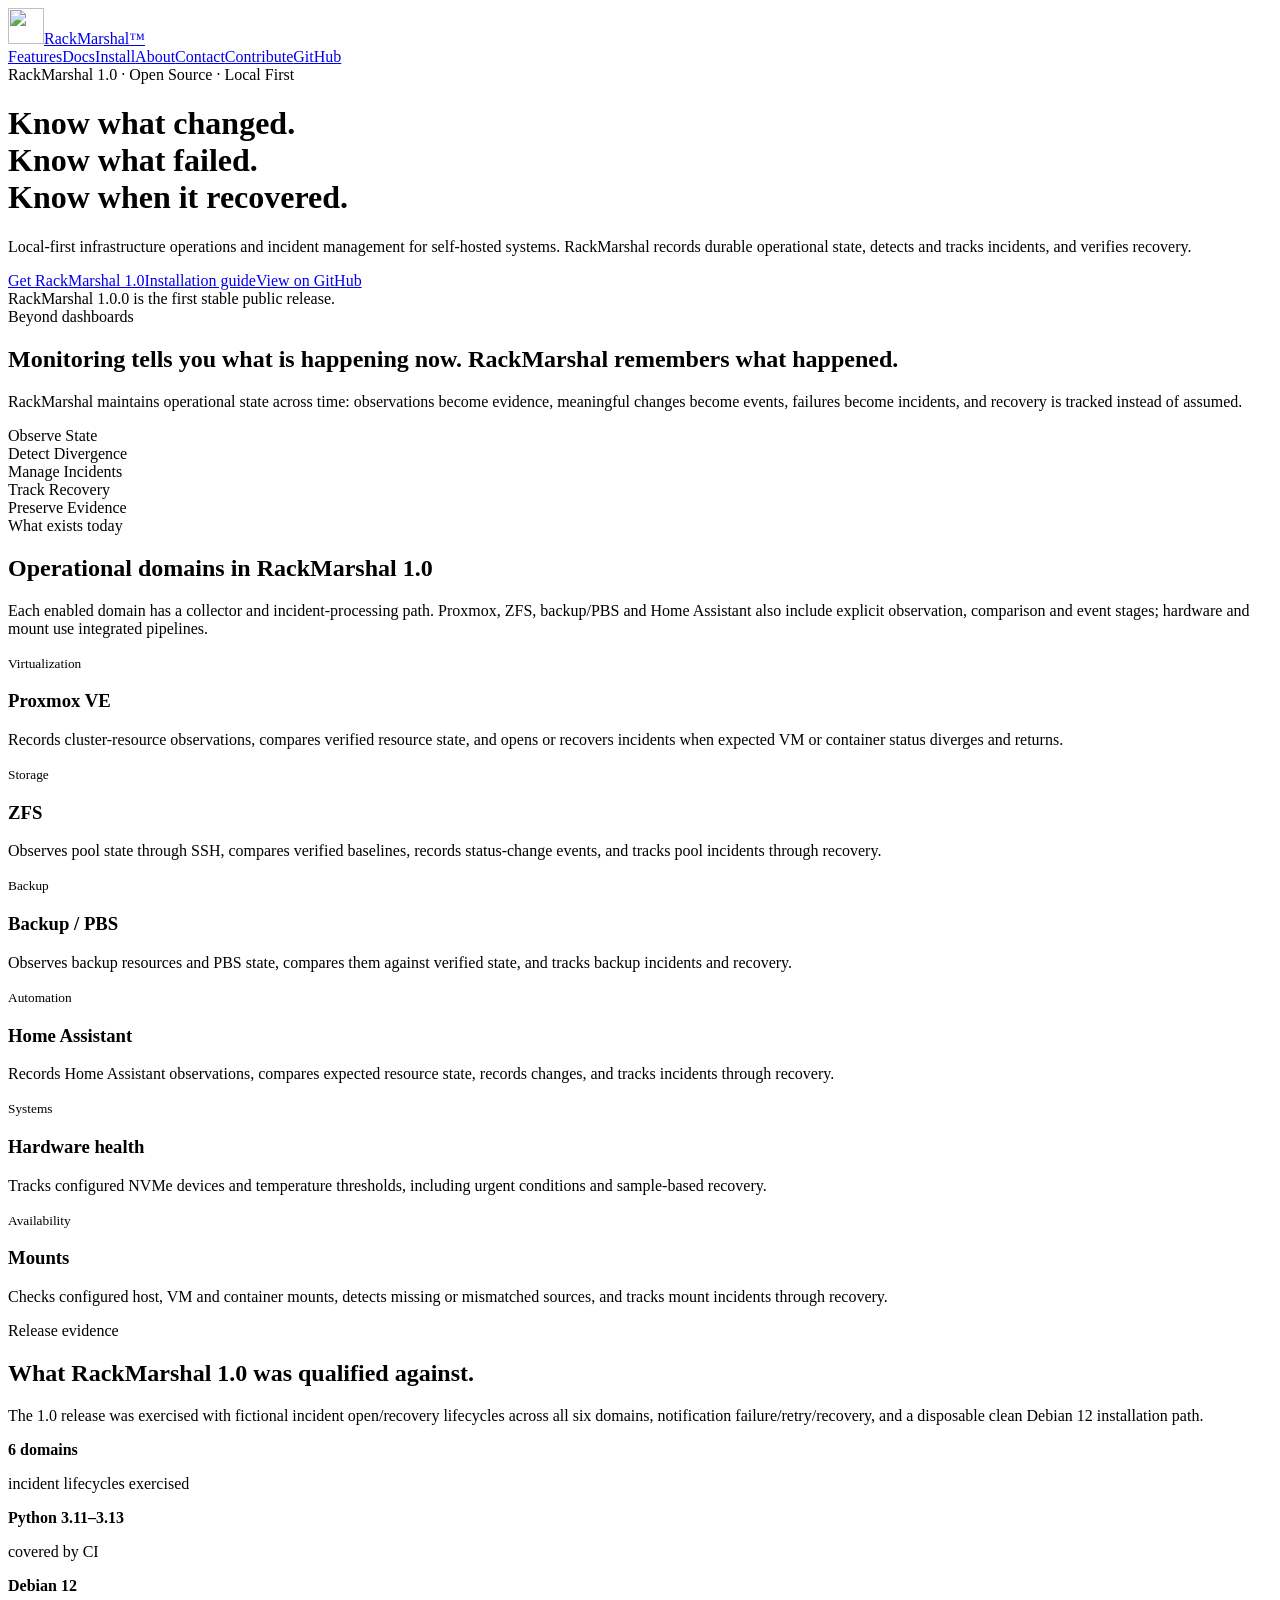
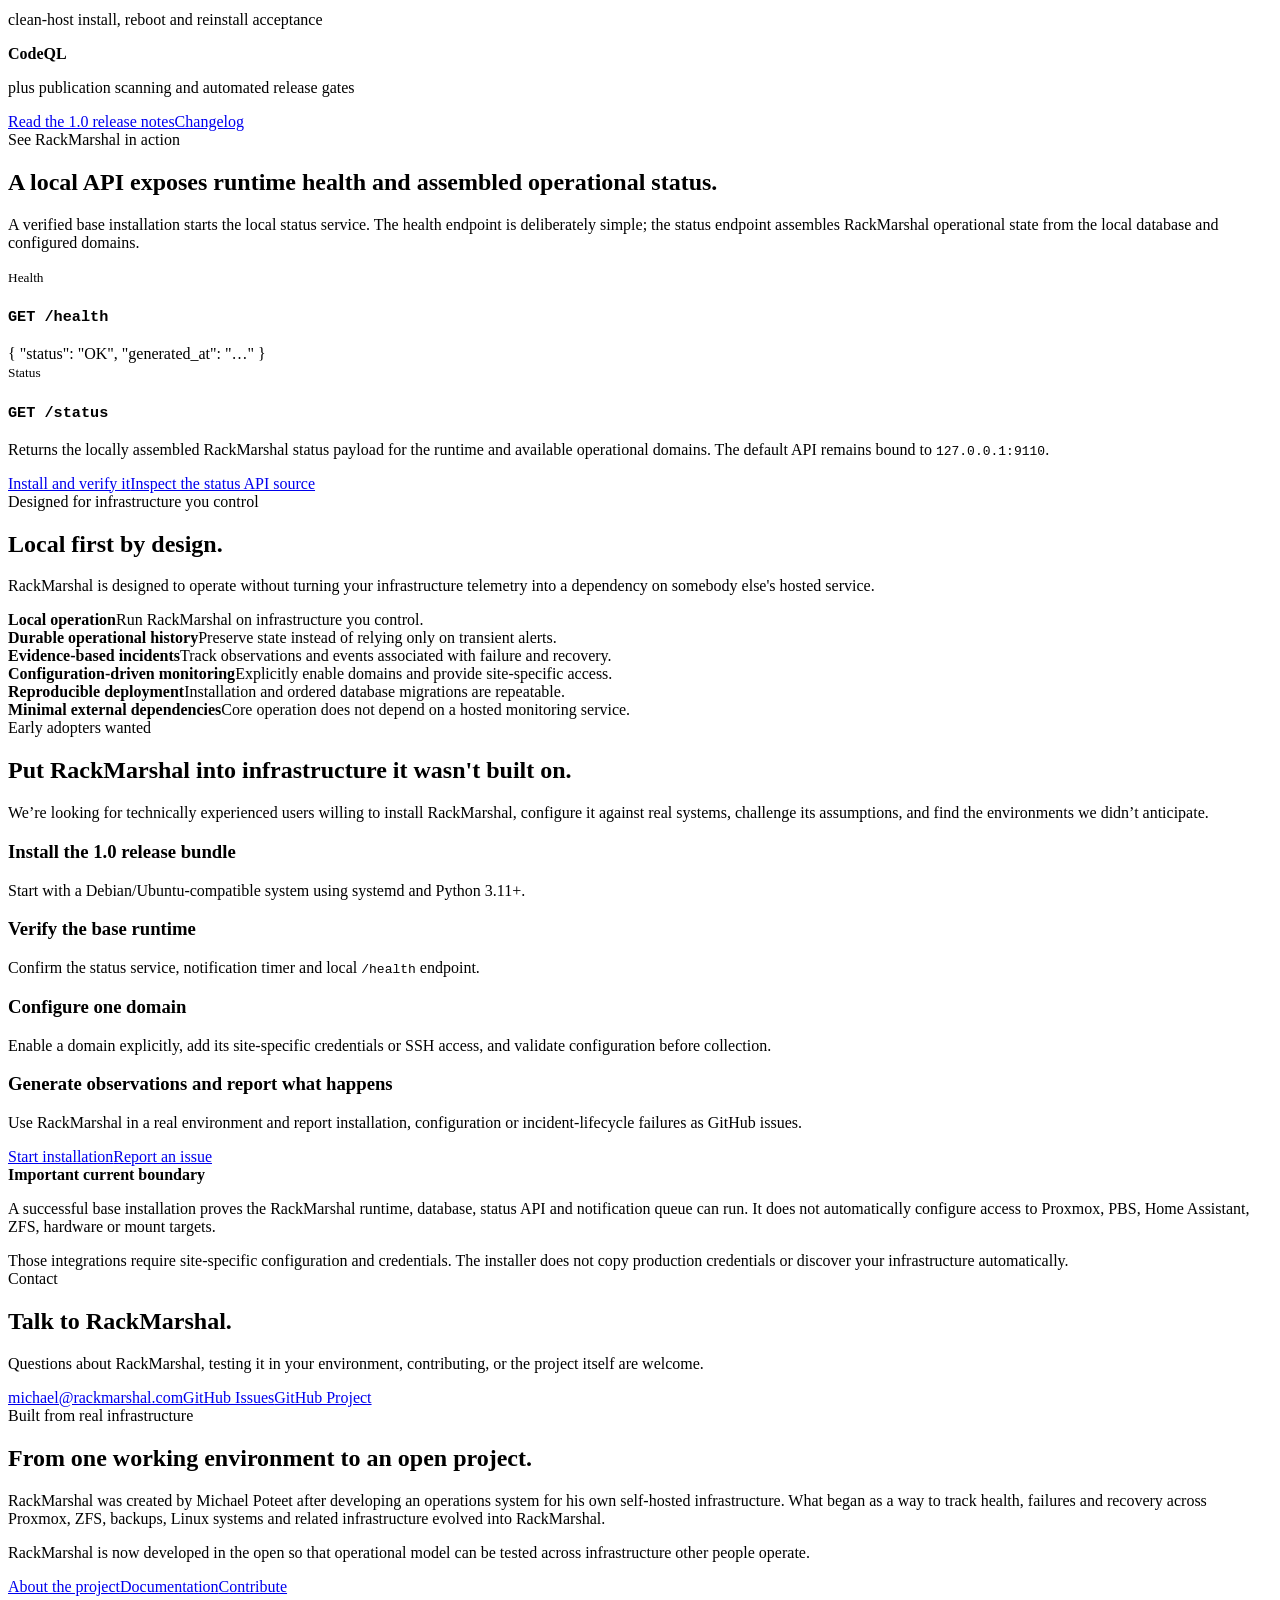
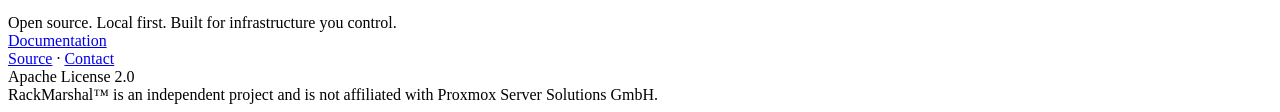
==== site/index.html @ 4e132875 "Add Contact to site navigation" ====
<!doctype html><html lang="en"><head><meta charset="utf-8"><meta name="viewport" content="width=device-width,initial-scale=1"><title>RackMarshal™ — Local-First Infrastructure Operations</title><meta name="description" content="Open-source, local-first infrastructure operations and incident management for self-hosted systems."><link rel="canonical" href="https://rackmarshal.com/"><meta name="theme-color" content="#07101d"><link rel="icon" href="/assets/favicon.svg" type="image/svg+xml"><link rel="stylesheet" href="/styles.css"><meta property="og:type" content="website"><meta property="og:title" content="RackMarshal™ — Local-First Infrastructure Operations"><meta property="og:description" content="Know what changed. Know what failed. Know when it recovered."><meta property="og:url" content="https://rackmarshal.com/"><meta property="og:image" content="https://rackmarshal.com/assets/social-preview.png"><meta name="twitter:card" content="summary_large_image"><meta name="twitter:image" content="https://rackmarshal.com/assets/social-preview.png"></head><body>
<nav><div class="wrap nav"><a class="brand" href="/"><img src="/assets/rackmarshal-mark-approved.jpg" alt="" width="36" height="36"><span>RackMarshal™</span></a><div class="links"><a href="/#today">Features</a><a href="/docs.html">Docs</a><a href="/install.html">Install</a><a href="/about.html">About</a><a href="/#contact">Contact</a><a href="https://github.com/RackMarshalhq/rackmarshal/blob/main/CONTRIBUTING.md">Contribute</a><a class="btn" href="https://github.com/RackMarshalhq/rackmarshal">GitHub</a></div></div></nav>
<header class="hero"><div class="wrap"><div class="eyebrow">RackMarshal 1.0 · Open Source · Local First</div><h1>Know what changed.<br>Know what failed.<br>Know when it recovered.</h1><p class="lead">Local-first infrastructure operations and incident management for self-hosted systems. RackMarshal records durable operational state, detects and tracks incidents, and verifies recovery.</p><div class="actions"><a class="btn primary" href="https://github.com/RackMarshalhq/rackmarshal/releases/tag/v1.0.0">Get RackMarshal 1.0</a><a class="btn" href="/install.html">Installation guide</a><a class="btn" href="https://github.com/RackMarshalhq/rackmarshal">View on GitHub</a></div><div class="release">RackMarshal 1.0.0 is the first stable public release.</div></div></header>
<main><section><div class="wrap"><div class="kicker">Beyond dashboards</div><h2>Monitoring tells you what is happening now. RackMarshal remembers what happened.</h2><p class="intro">RackMarshal maintains operational state across time: observations become evidence, meaningful changes become events, failures become incidents, and recovery is tracked instead of assumed.</p><div class="flow"><div>Observe State</div><div>Detect Divergence</div><div>Manage Incidents</div><div>Track Recovery</div><div>Preserve Evidence</div></div></div></section>
<section id="today"><div class="wrap"><div class="kicker">What exists today</div><h2>Operational domains in RackMarshal 1.0</h2><p class="intro">Each enabled domain has a collector and incident-processing path. Proxmox, ZFS, backup/PBS and Home Assistant also include explicit observation, comparison and event stages; hardware and mount use integrated pipelines.</p><div class="grid">
<div class="card"><small>Virtualization</small><h3>Proxmox VE</h3><p>Records cluster-resource observations, compares verified resource state, and opens or recovers incidents when expected VM or container status diverges and returns.</p></div><div class="card"><small>Storage</small><h3>ZFS</h3><p>Observes pool state through SSH, compares verified baselines, records status-change events, and tracks pool incidents through recovery.</p></div><div class="card"><small>Backup</small><h3>Backup / PBS</h3><p>Observes backup resources and PBS state, compares them against verified state, and tracks backup incidents and recovery.</p></div><div class="card"><small>Automation</small><h3>Home Assistant</h3><p>Records Home Assistant observations, compares expected resource state, records changes, and tracks incidents through recovery.</p></div><div class="card"><small>Systems</small><h3>Hardware health</h3><p>Tracks configured NVMe devices and temperature thresholds, including urgent conditions and sample-based recovery.</p></div><div class="card"><small>Availability</small><h3>Mounts</h3><p>Checks configured host, VM and container mounts, detects missing or mismatched sources, and tracks mount incidents through recovery.</p></div></div></div></section>
<section id="evidence"><div class="wrap"><div class="kicker">Release evidence</div><h2>What RackMarshal 1.0 was qualified against.</h2><p class="intro">The 1.0 release was exercised with fictional incident open/recovery lifecycles across all six domains, notification failure/retry/recovery, and a disposable clean Debian 12 installation path.</p><div class="proof"><div class="card"><strong>6 domains</strong><p>incident lifecycles exercised</p></div><div class="card"><strong>Python 3.11–3.13</strong><p>covered by CI</p></div><div class="card"><strong>Debian 12</strong><p>clean-host install, reboot and reinstall acceptance</p></div><div class="card"><strong>CodeQL</strong><p>plus publication scanning and automated release gates</p></div></div><div class="actions"><a class="btn" href="https://github.com/RackMarshalhq/rackmarshal/releases/tag/v1.0.0">Read the 1.0 release notes</a><a class="btn" href="https://github.com/RackMarshalhq/rackmarshal/blob/main/CHANGELOG.md">Changelog</a></div></div></section>
<section id="action"><div class="wrap"><div class="kicker">See RackMarshal in action</div><h2>A local API exposes runtime health and assembled operational status.</h2><p class="intro">A verified base installation starts the local status service. The health endpoint is deliberately simple; the status endpoint assembles RackMarshal operational state from the local database and configured domains.</p><div class="grid two"><div class="card"><small>Health</small><h3><code>GET /health</code></h3><div class="codeblock">{
  "status": "OK",
  "generated_at": "…"
}</div></div><div class="card"><small>Status</small><h3><code>GET /status</code></h3><p>Returns the locally assembled RackMarshal status payload for the runtime and available operational domains. The default API remains bound to <code>127.0.0.1:9110</code>.</p></div></div><div class="actions"><a class="btn" href="/install.html">Install and verify it</a><a class="btn" href="https://github.com/RackMarshalhq/rackmarshal/blob/main/rackmarshal/api/status.py">Inspect the status API source</a></div></div></section>
<section id="principles"><div class="wrap"><div class="kicker">Designed for infrastructure you control</div><h2>Local first by design.</h2><p class="intro">RackMarshal is designed to operate without turning your infrastructure telemetry into a dependency on somebody else's hosted service.</p><div class="principles"><div class="principle"><strong>Local operation</strong><span>Run RackMarshal on infrastructure you control.</span></div><div class="principle"><strong>Durable operational history</strong><span>Preserve state instead of relying only on transient alerts.</span></div><div class="principle"><strong>Evidence-based incidents</strong><span>Track observations and events associated with failure and recovery.</span></div><div class="principle"><strong>Configuration-driven monitoring</strong><span>Explicitly enable domains and provide site-specific access.</span></div><div class="principle"><strong>Reproducible deployment</strong><span>Installation and ordered database migrations are repeatable.</span></div><div class="principle"><strong>Minimal external dependencies</strong><span>Core operation does not depend on a hosted monitoring service.</span></div></div></div></section>
<section id="test"><div class="wrap"><div class="cta"><div class="kicker">Early adopters wanted</div><h2>Put RackMarshal into infrastructure it wasn't built on.</h2><p class="intro">We’re looking for technically experienced users willing to install RackMarshal, configure it against real systems, challenge its assumptions, and find the environments we didn’t anticipate.</p><div class="steps"><div class="step"><h3>Install the 1.0 release bundle</h3><p>Start with a Debian/Ubuntu-compatible system using systemd and Python 3.11+.</p></div><div class="step"><h3>Verify the base runtime</h3><p>Confirm the status service, notification timer and local <code>/health</code> endpoint.</p></div><div class="step"><h3>Configure one domain</h3><p>Enable a domain explicitly, add its site-specific credentials or SSH access, and validate configuration before collection.</p></div><div class="step"><h3>Generate observations and report what happens</h3><p>Use RackMarshal in a real environment and report installation, configuration or incident-lifecycle failures as GitHub issues.</p></div></div><div class="actions"><a class="btn primary" href="/install.html">Start installation</a><a class="btn" href="https://github.com/RackMarshalhq/rackmarshal/issues">Report an issue</a></div></div></div></section>
<section><div class="wrap"><div class="boundary"><strong>Important current boundary</strong><p>A successful base installation proves the RackMarshal runtime, database, status API and notification queue can run. It does not automatically configure access to Proxmox, PBS, Home Assistant, ZFS, hardware or mount targets.</p><p style="margin-bottom:0">Those integrations require site-specific configuration and credentials. The installer does not copy production credentials or discover your infrastructure automatically.</p></div></div></section>
<section id="contact"><div class="wrap"><div class="kicker">Contact</div><h2>Talk to RackMarshal.</h2><p class="intro">Questions about RackMarshal, testing it in your environment, contributing, or the project itself are welcome.</p><div class="actions"><a class="btn primary" href="mailto:michael@rackmarshal.com">michael@rackmarshal.com</a><a class="btn" href="https://github.com/RackMarshalhq/rackmarshal/issues">GitHub Issues</a><a class="btn" href="https://github.com/RackMarshalhq/rackmarshal">GitHub Project</a></div></div></section>
<section><div class="wrap story"><div><div class="kicker">Built from real infrastructure</div><h2>From one working environment to an open project.</h2></div><div><p>RackMarshal was created by Michael Poteet after developing an operations system for his own self-hosted infrastructure. What began as a way to track health, failures and recovery across Proxmox, ZFS, backups, Linux systems and related infrastructure evolved into RackMarshal.</p><p>RackMarshal is now developed in the open so that operational model can be tested across infrastructure other people operate.</p><div class="actions"><a class="btn" href="/about.html">About the project</a><a class="btn" href="/docs.html">Documentation</a><a class="btn" href="https://github.com/RackMarshalhq/rackmarshal/blob/main/CONTRIBUTING.md">Contribute</a></div></div></div></section></main>
<footer><div class="wrap foot"><div><strong style="color:white">RackMarshal™</strong><br>Open source. Local first. Built for infrastructure you control.</div><div><a href="/docs.html">Documentation</a><br><a href="https://github.com/RackMarshalhq/rackmarshal">Source</a> · <a href="mailto:michael@rackmarshal.com">Contact</a><br>Apache License 2.0</div><div>RackMarshal™ is an independent project and is not affiliated with Proxmox Server Solutions GmbH.</div></div></footer></body></html>
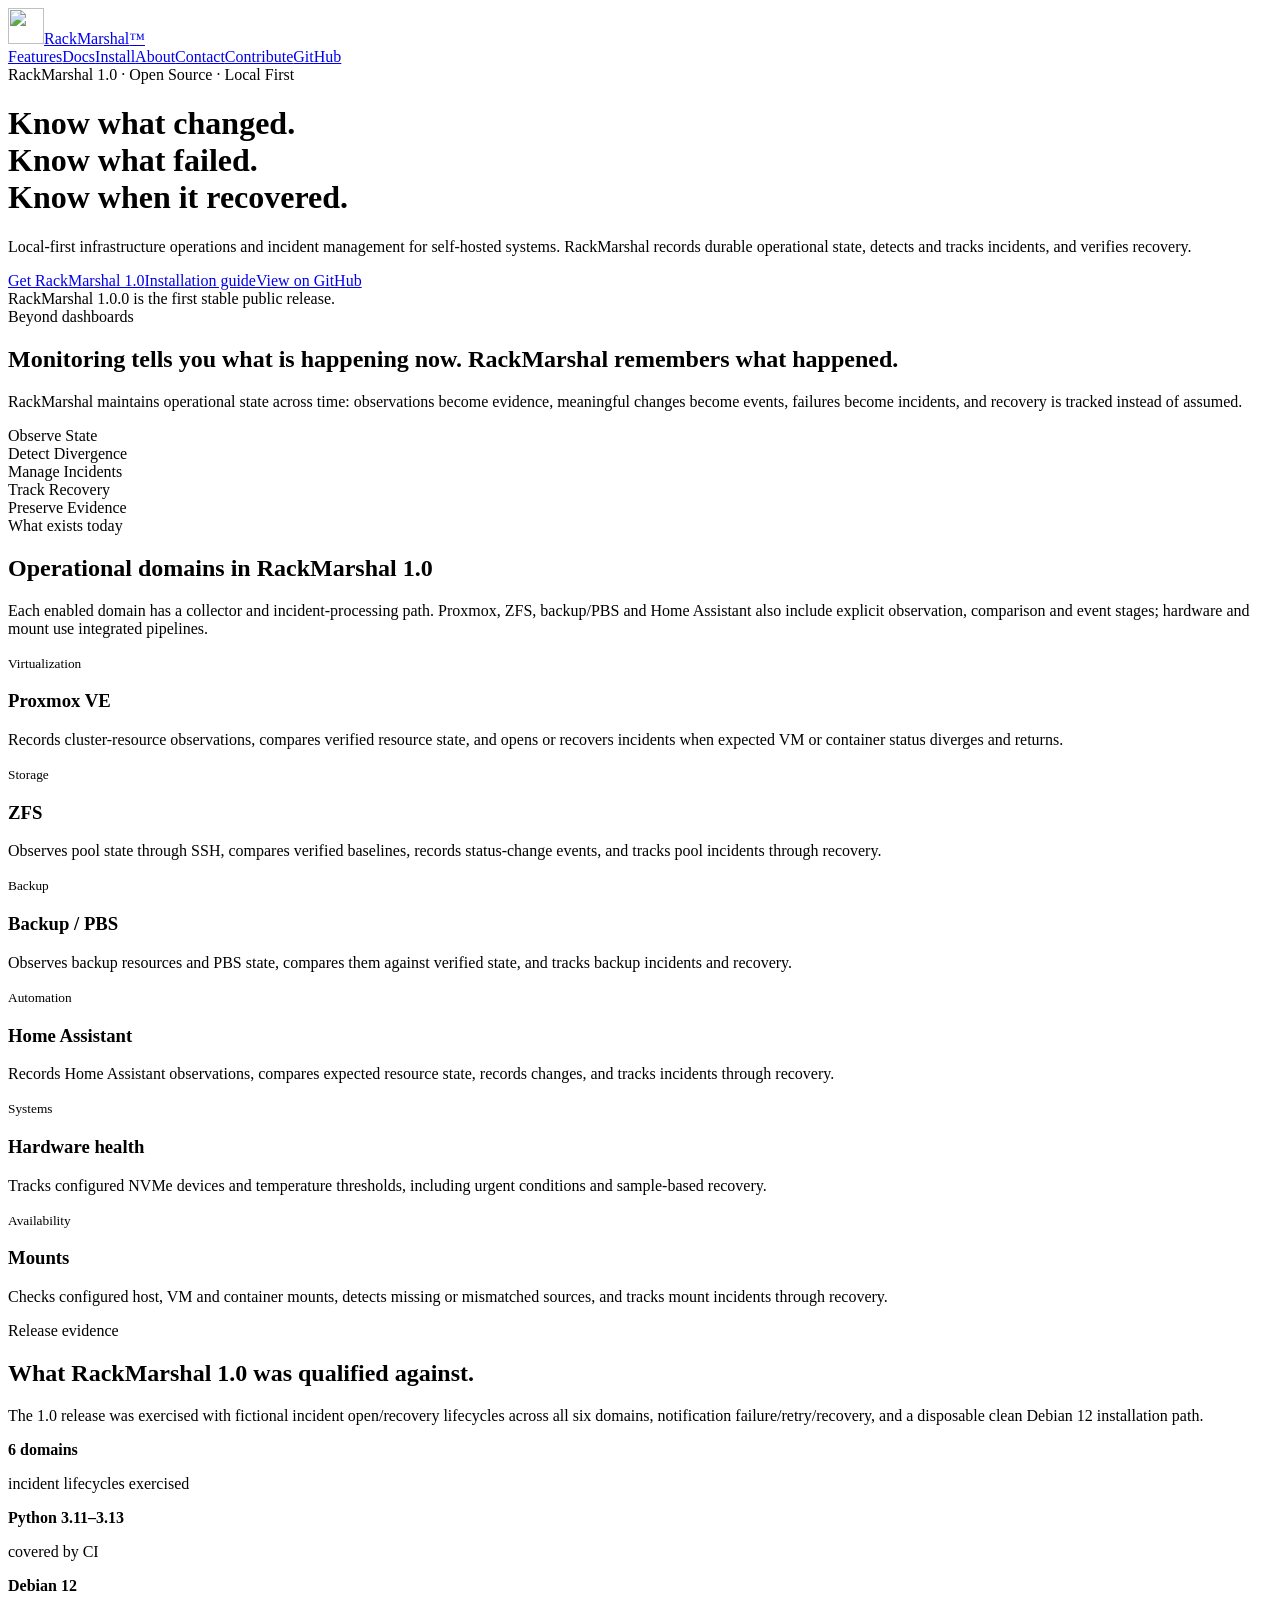
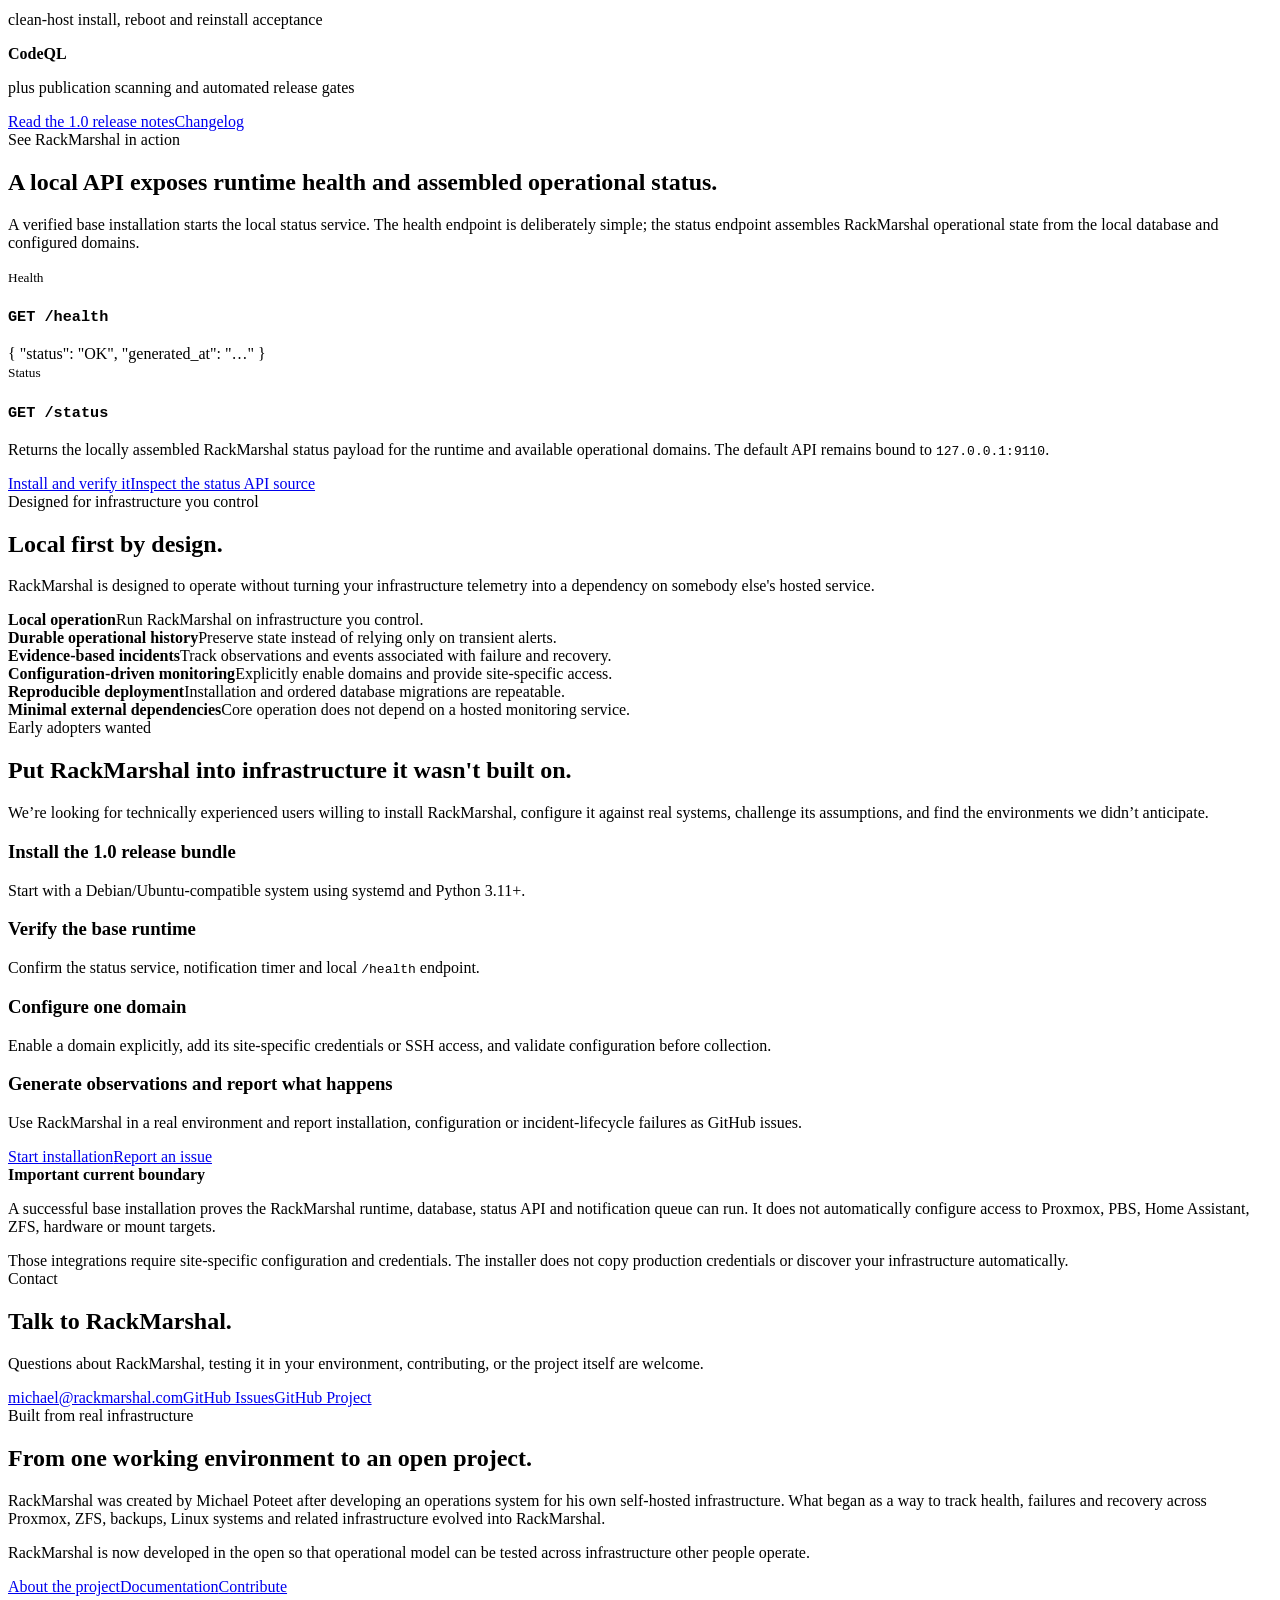
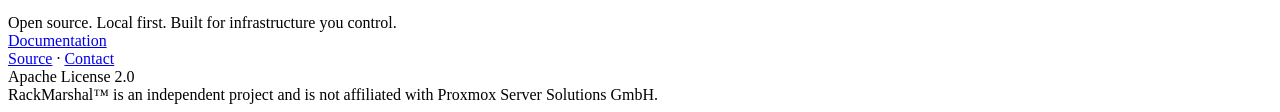
==== commit 15ab320a: "Style RackMarshal header wordmark" ====
--- a/site/index.html
+++ b/site/index.html
@@ -1,5 +1,5 @@
 <!doctype html><html lang="en"><head><meta charset="utf-8"><meta name="viewport" content="width=device-width,initial-scale=1"><title>RackMarshal™ — Local-First Infrastructure Operations</title><meta name="description" content="Open-source, local-first infrastructure operations and incident management for self-hosted systems."><link rel="canonical" href="https://rackmarshal.com/"><meta name="theme-color" content="#07101d"><link rel="icon" href="/assets/favicon.svg" type="image/svg+xml"><link rel="stylesheet" href="/styles.css"><meta property="og:type" content="website"><meta property="og:title" content="RackMarshal™ — Local-First Infrastructure Operations"><meta property="og:description" content="Know what changed. Know what failed. Know when it recovered."><meta property="og:url" content="https://rackmarshal.com/"><meta property="og:image" content="https://rackmarshal.com/assets/social-preview.png"><meta name="twitter:card" content="summary_large_image"><meta name="twitter:image" content="https://rackmarshal.com/assets/social-preview.png"></head><body>
-<nav><div class="wrap nav"><a class="brand" href="/"><img src="/assets/rackmarshal-mark-approved.jpg" alt="" width="36" height="36"><span>RackMarshal™</span></a><div class="links"><a href="/#today">Features</a><a href="/docs.html">Docs</a><a href="/install.html">Install</a><a href="/about.html">About</a><a href="/#contact">Contact</a><a href="https://github.com/RackMarshalhq/rackmarshal/blob/main/CONTRIBUTING.md">Contribute</a><a class="btn" href="https://github.com/RackMarshalhq/rackmarshal">GitHub</a></div></div></nav>
+<nav><div class="wrap nav"><a class="brand" href="/"><img src="/assets/rackmarshal-mark-approved.jpg" alt="" width="36" height="36"><span class="brand-wordmark"><span class="brand-rack">Rack</span><span class="brand-marshal">Marshal</span><span class="brand-tm">™</span></span></a><div class="links"><a href="/#today">Features</a><a href="/docs.html">Docs</a><a href="/install.html">Install</a><a href="/about.html">About</a><a href="/#contact">Contact</a><a href="https://github.com/RackMarshalhq/rackmarshal/blob/main/CONTRIBUTING.md">Contribute</a><a class="btn" href="https://github.com/RackMarshalhq/rackmarshal">GitHub</a></div></div></nav>
 <header class="hero"><div class="wrap"><div class="eyebrow">RackMarshal 1.0 · Open Source · Local First</div><h1>Know what changed.<br>Know what failed.<br>Know when it recovered.</h1><p class="lead">Local-first infrastructure operations and incident management for self-hosted systems. RackMarshal records durable operational state, detects and tracks incidents, and verifies recovery.</p><div class="actions"><a class="btn primary" href="https://github.com/RackMarshalhq/rackmarshal/releases/tag/v1.0.0">Get RackMarshal 1.0</a><a class="btn" href="/install.html">Installation guide</a><a class="btn" href="https://github.com/RackMarshalhq/rackmarshal">View on GitHub</a></div><div class="release">RackMarshal 1.0.0 is the first stable public release.</div></div></header>
 <main><section><div class="wrap"><div class="kicker">Beyond dashboards</div><h2>Monitoring tells you what is happening now. RackMarshal remembers what happened.</h2><p class="intro">RackMarshal maintains operational state across time: observations become evidence, meaningful changes become events, failures become incidents, and recovery is tracked instead of assumed.</p><div class="flow"><div>Observe State</div><div>Detect Divergence</div><div>Manage Incidents</div><div>Track Recovery</div><div>Preserve Evidence</div></div></div></section>
 <section id="today"><div class="wrap"><div class="kicker">What exists today</div><h2>Operational domains in RackMarshal 1.0</h2><p class="intro">Each enabled domain has a collector and incident-processing path. Proxmox, ZFS, backup/PBS and Home Assistant also include explicit observation, comparison and event stages; hardware and mount use integrated pipelines.</p><div class="grid">
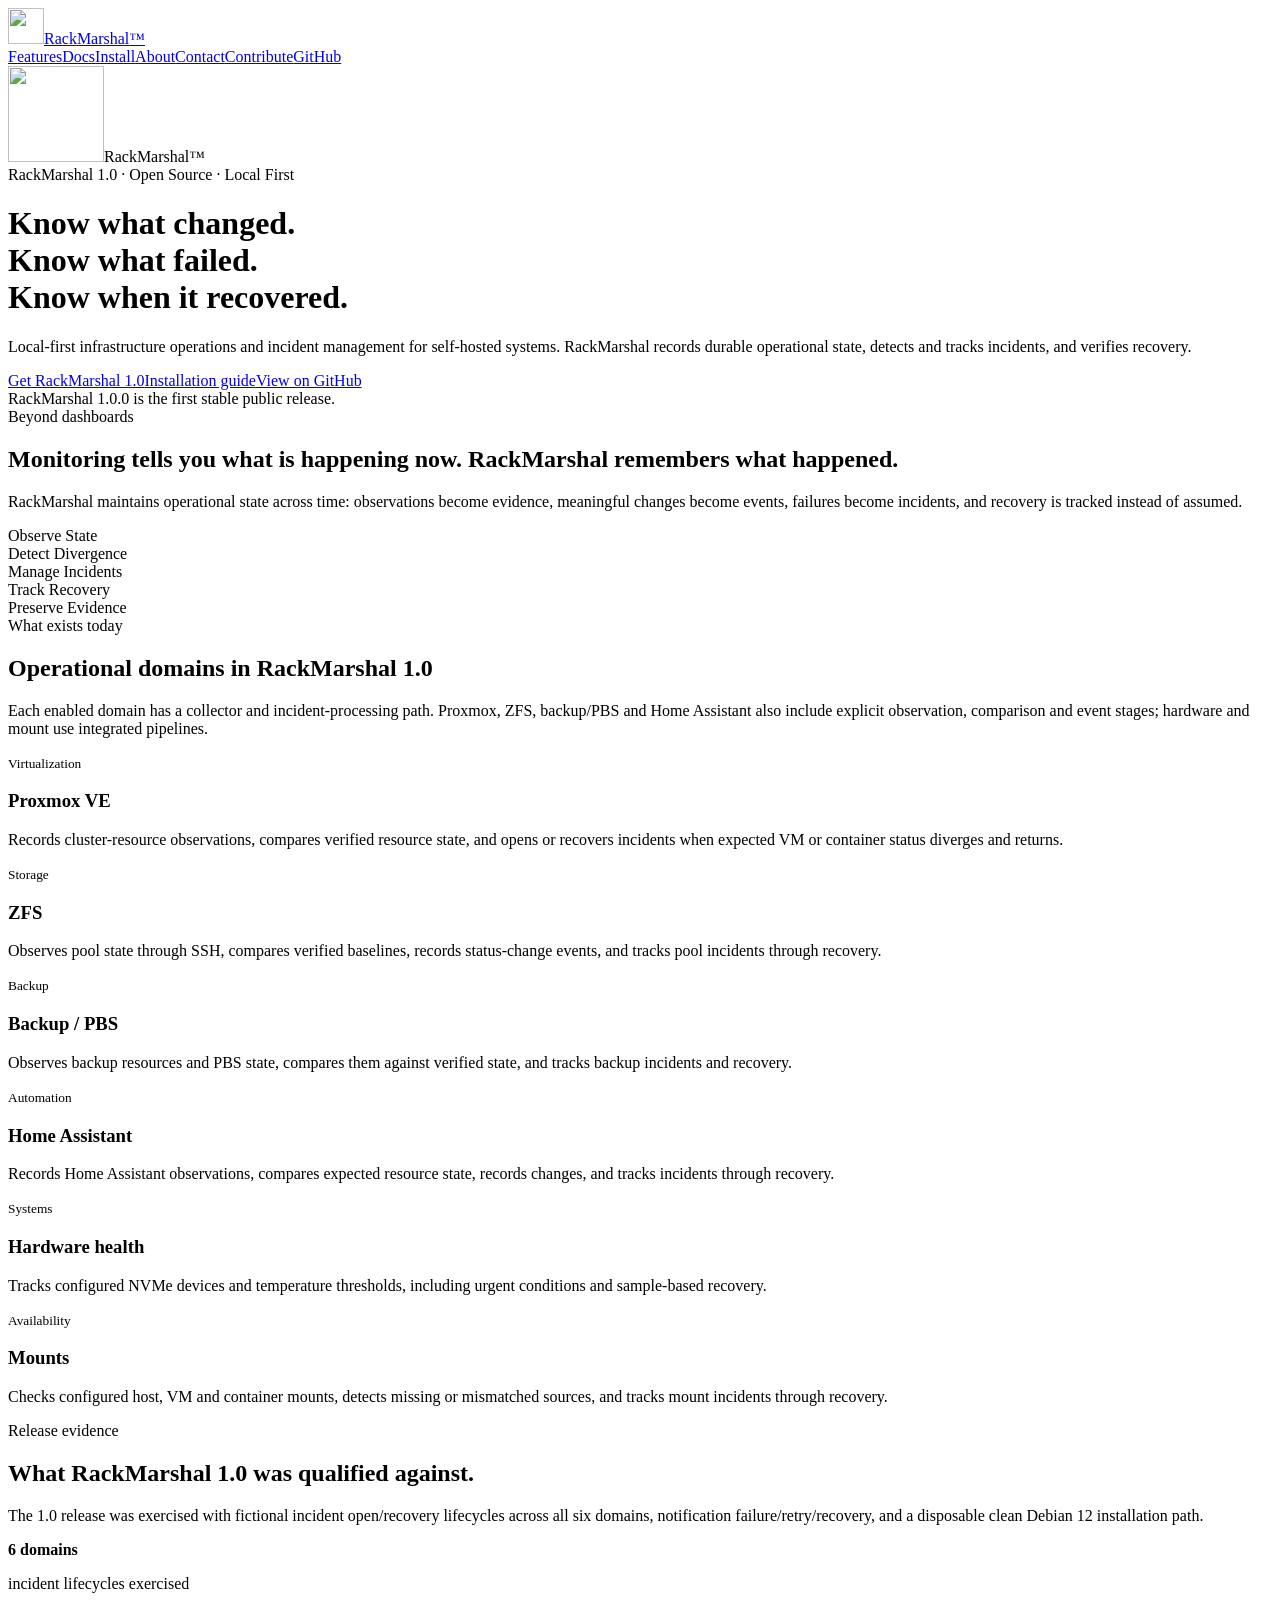
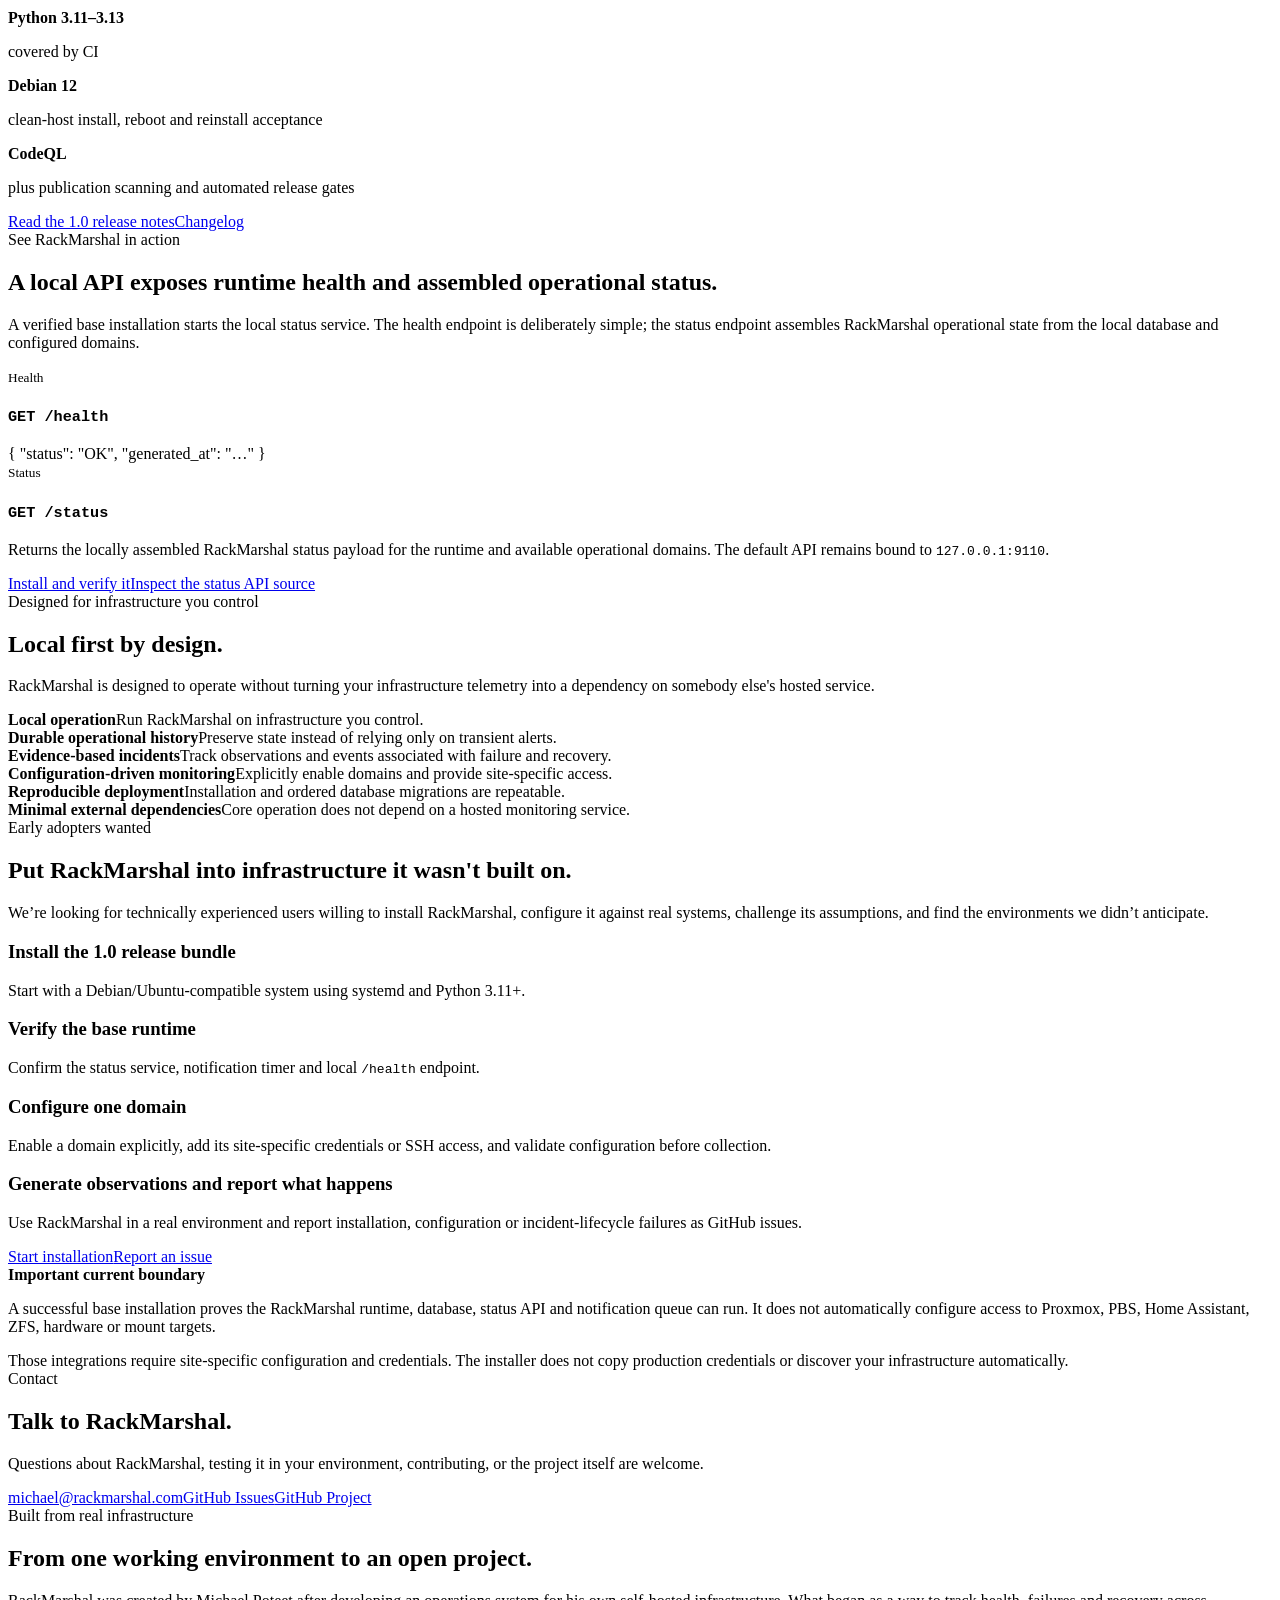
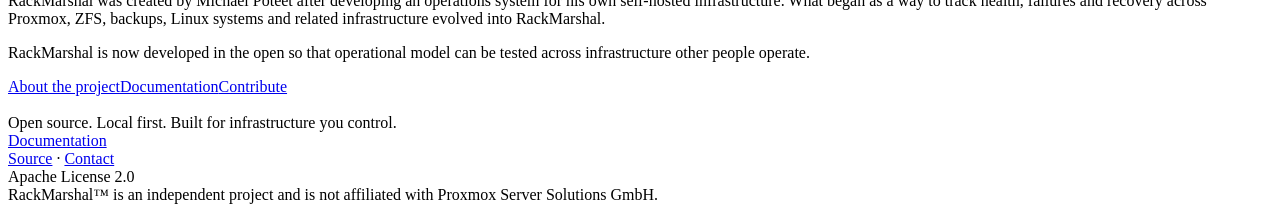
==== commit df5561e0: "Integrate approved RackMarshal mark into site" ====
--- a/site/index.html
+++ b/site/index.html
@@ -1,6 +1,6 @@
 <!doctype html><html lang="en"><head><meta charset="utf-8"><meta name="viewport" content="width=device-width,initial-scale=1"><title>RackMarshal™ — Local-First Infrastructure Operations</title><meta name="description" content="Open-source, local-first infrastructure operations and incident management for self-hosted systems."><link rel="canonical" href="https://rackmarshal.com/"><meta name="theme-color" content="#07101d"><link rel="icon" href="/assets/favicon.svg" type="image/svg+xml"><link rel="stylesheet" href="/styles.css"><meta property="og:type" content="website"><meta property="og:title" content="RackMarshal™ — Local-First Infrastructure Operations"><meta property="og:description" content="Know what changed. Know what failed. Know when it recovered."><meta property="og:url" content="https://rackmarshal.com/"><meta property="og:image" content="https://rackmarshal.com/assets/social-preview.png"><meta name="twitter:card" content="summary_large_image"><meta name="twitter:image" content="https://rackmarshal.com/assets/social-preview.png"></head><body>
 <nav><div class="wrap nav"><a class="brand" href="/"><img src="/assets/rackmarshal-mark-approved.jpg" alt="" width="36" height="36"><span class="brand-wordmark"><span class="brand-rack">Rack</span><span class="brand-marshal">Marshal</span><span class="brand-tm">™</span></span></a><div class="links"><a href="/#today">Features</a><a href="/docs.html">Docs</a><a href="/install.html">Install</a><a href="/about.html">About</a><a href="/#contact">Contact</a><a href="https://github.com/RackMarshalhq/rackmarshal/blob/main/CONTRIBUTING.md">Contribute</a><a class="btn" href="https://github.com/RackMarshalhq/rackmarshal">GitHub</a></div></div></nav>
-<header class="hero"><div class="wrap"><div class="eyebrow">RackMarshal 1.0 · Open Source · Local First</div><h1>Know what changed.<br>Know what failed.<br>Know when it recovered.</h1><p class="lead">Local-first infrastructure operations and incident management for self-hosted systems. RackMarshal records durable operational state, detects and tracks incidents, and verifies recovery.</p><div class="actions"><a class="btn primary" href="https://github.com/RackMarshalhq/rackmarshal/releases/tag/v1.0.0">Get RackMarshal 1.0</a><a class="btn" href="/install.html">Installation guide</a><a class="btn" href="https://github.com/RackMarshalhq/rackmarshal">View on GitHub</a></div><div class="release">RackMarshal 1.0.0 is the first stable public release.</div></div></header>
+<header class="hero"><div class="wrap"><div class="hero-lockup"><img src="/assets/rackmarshal-mark-approved.jpg" alt="" width="96" height="96"><span class="brand-wordmark" aria-label="RackMarshal"><span class="brand-rack">Rack</span><span class="brand-marshal">Marshal</span><span class="brand-tm">™</span></span></div><div class="eyebrow">RackMarshal 1.0 · Open Source · Local First</div><h1>Know what changed.<br>Know what failed.<br>Know when it recovered.</h1><p class="lead">Local-first infrastructure operations and incident management for self-hosted systems. RackMarshal records durable operational state, detects and tracks incidents, and verifies recovery.</p><div class="actions"><a class="btn primary" href="https://github.com/RackMarshalhq/rackmarshal/releases/tag/v1.0.0">Get RackMarshal 1.0</a><a class="btn" href="/install.html">Installation guide</a><a class="btn" href="https://github.com/RackMarshalhq/rackmarshal">View on GitHub</a></div><div class="release">RackMarshal 1.0.0 is the first stable public release.</div></div></header>
 <main><section><div class="wrap"><div class="kicker">Beyond dashboards</div><h2>Monitoring tells you what is happening now. RackMarshal remembers what happened.</h2><p class="intro">RackMarshal maintains operational state across time: observations become evidence, meaningful changes become events, failures become incidents, and recovery is tracked instead of assumed.</p><div class="flow"><div>Observe State</div><div>Detect Divergence</div><div>Manage Incidents</div><div>Track Recovery</div><div>Preserve Evidence</div></div></div></section>
 <section id="today"><div class="wrap"><div class="kicker">What exists today</div><h2>Operational domains in RackMarshal 1.0</h2><p class="intro">Each enabled domain has a collector and incident-processing path. Proxmox, ZFS, backup/PBS and Home Assistant also include explicit observation, comparison and event stages; hardware and mount use integrated pipelines.</p><div class="grid">
 <div class="card"><small>Virtualization</small><h3>Proxmox VE</h3><p>Records cluster-resource observations, compares verified resource state, and opens or recovers incidents when expected VM or container status diverges and returns.</p></div><div class="card"><small>Storage</small><h3>ZFS</h3><p>Observes pool state through SSH, compares verified baselines, records status-change events, and tracks pool incidents through recovery.</p></div><div class="card"><small>Backup</small><h3>Backup / PBS</h3><p>Observes backup resources and PBS state, compares them against verified state, and tracks backup incidents and recovery.</p></div><div class="card"><small>Automation</small><h3>Home Assistant</h3><p>Records Home Assistant observations, compares expected resource state, records changes, and tracks incidents through recovery.</p></div><div class="card"><small>Systems</small><h3>Hardware health</h3><p>Tracks configured NVMe devices and temperature thresholds, including urgent conditions and sample-based recovery.</p></div><div class="card"><small>Availability</small><h3>Mounts</h3><p>Checks configured host, VM and container mounts, detects missing or mismatched sources, and tracks mount incidents through recovery.</p></div></div></div></section>
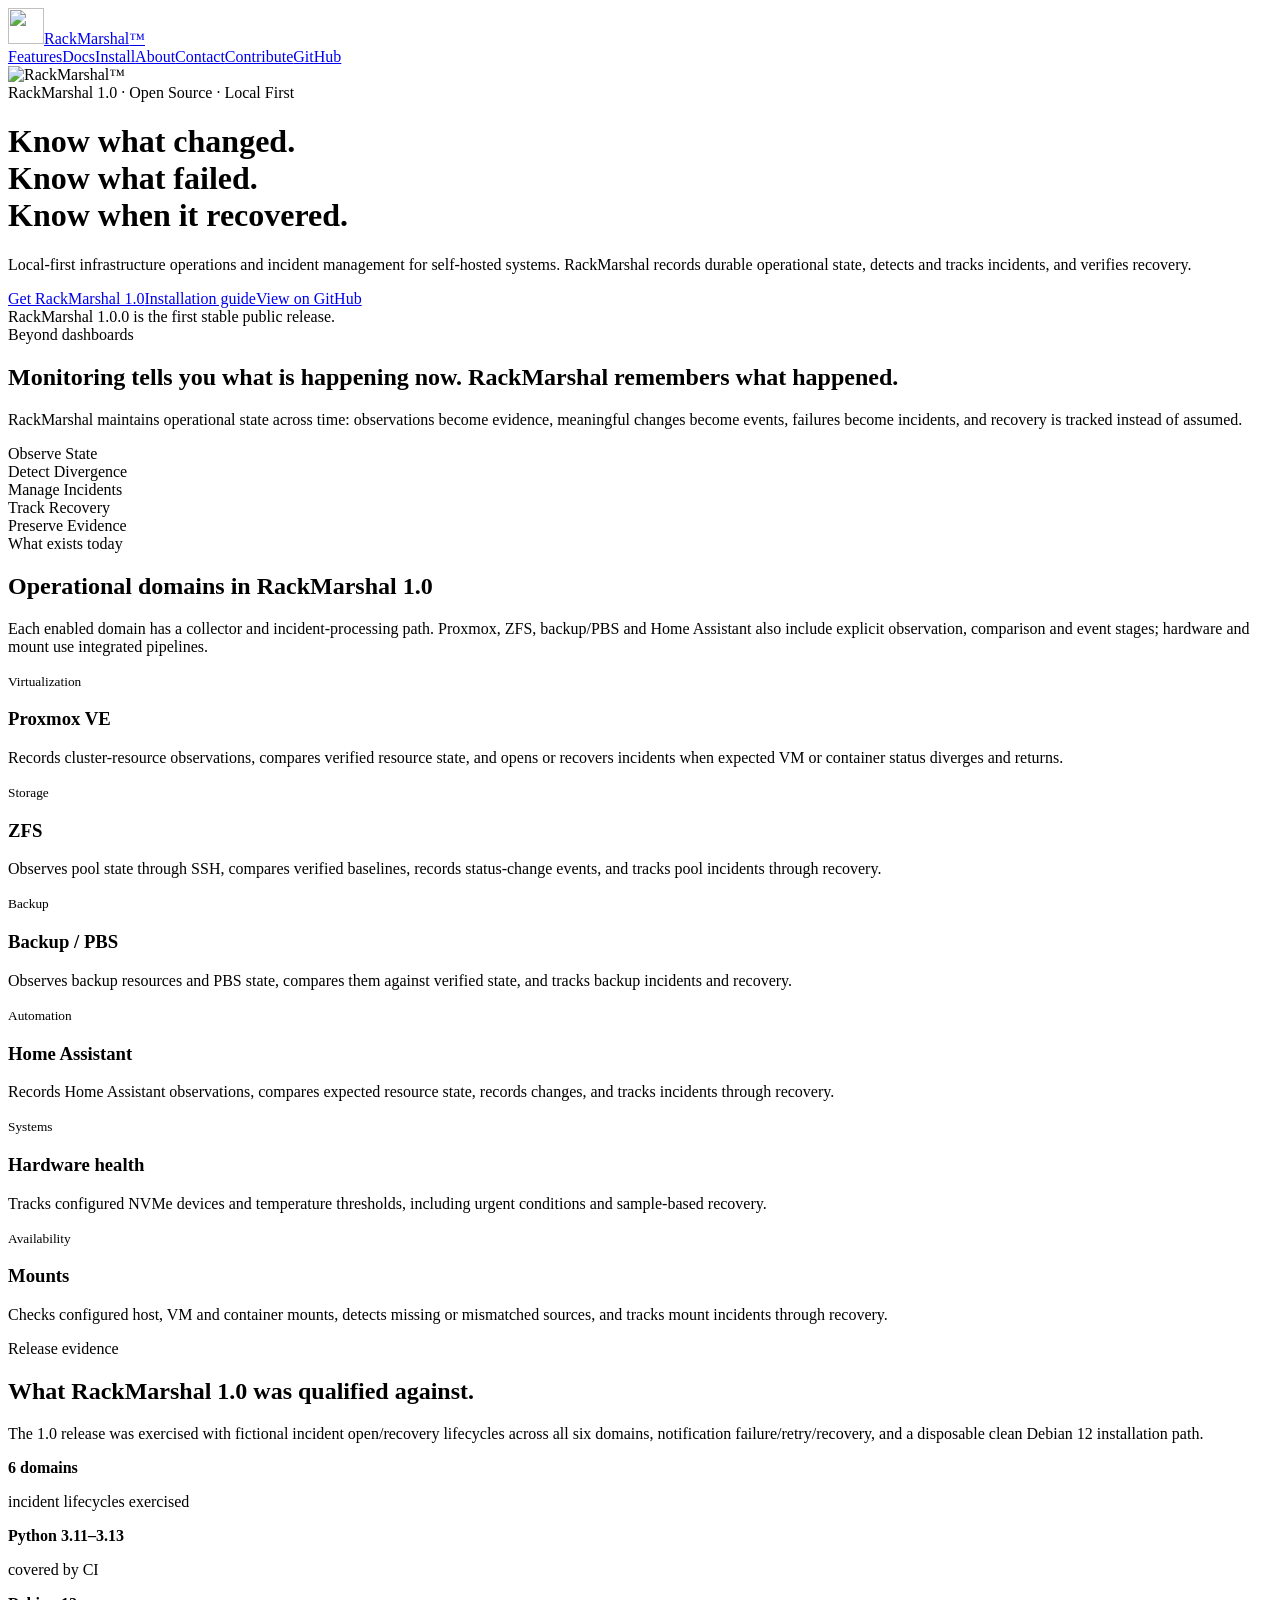
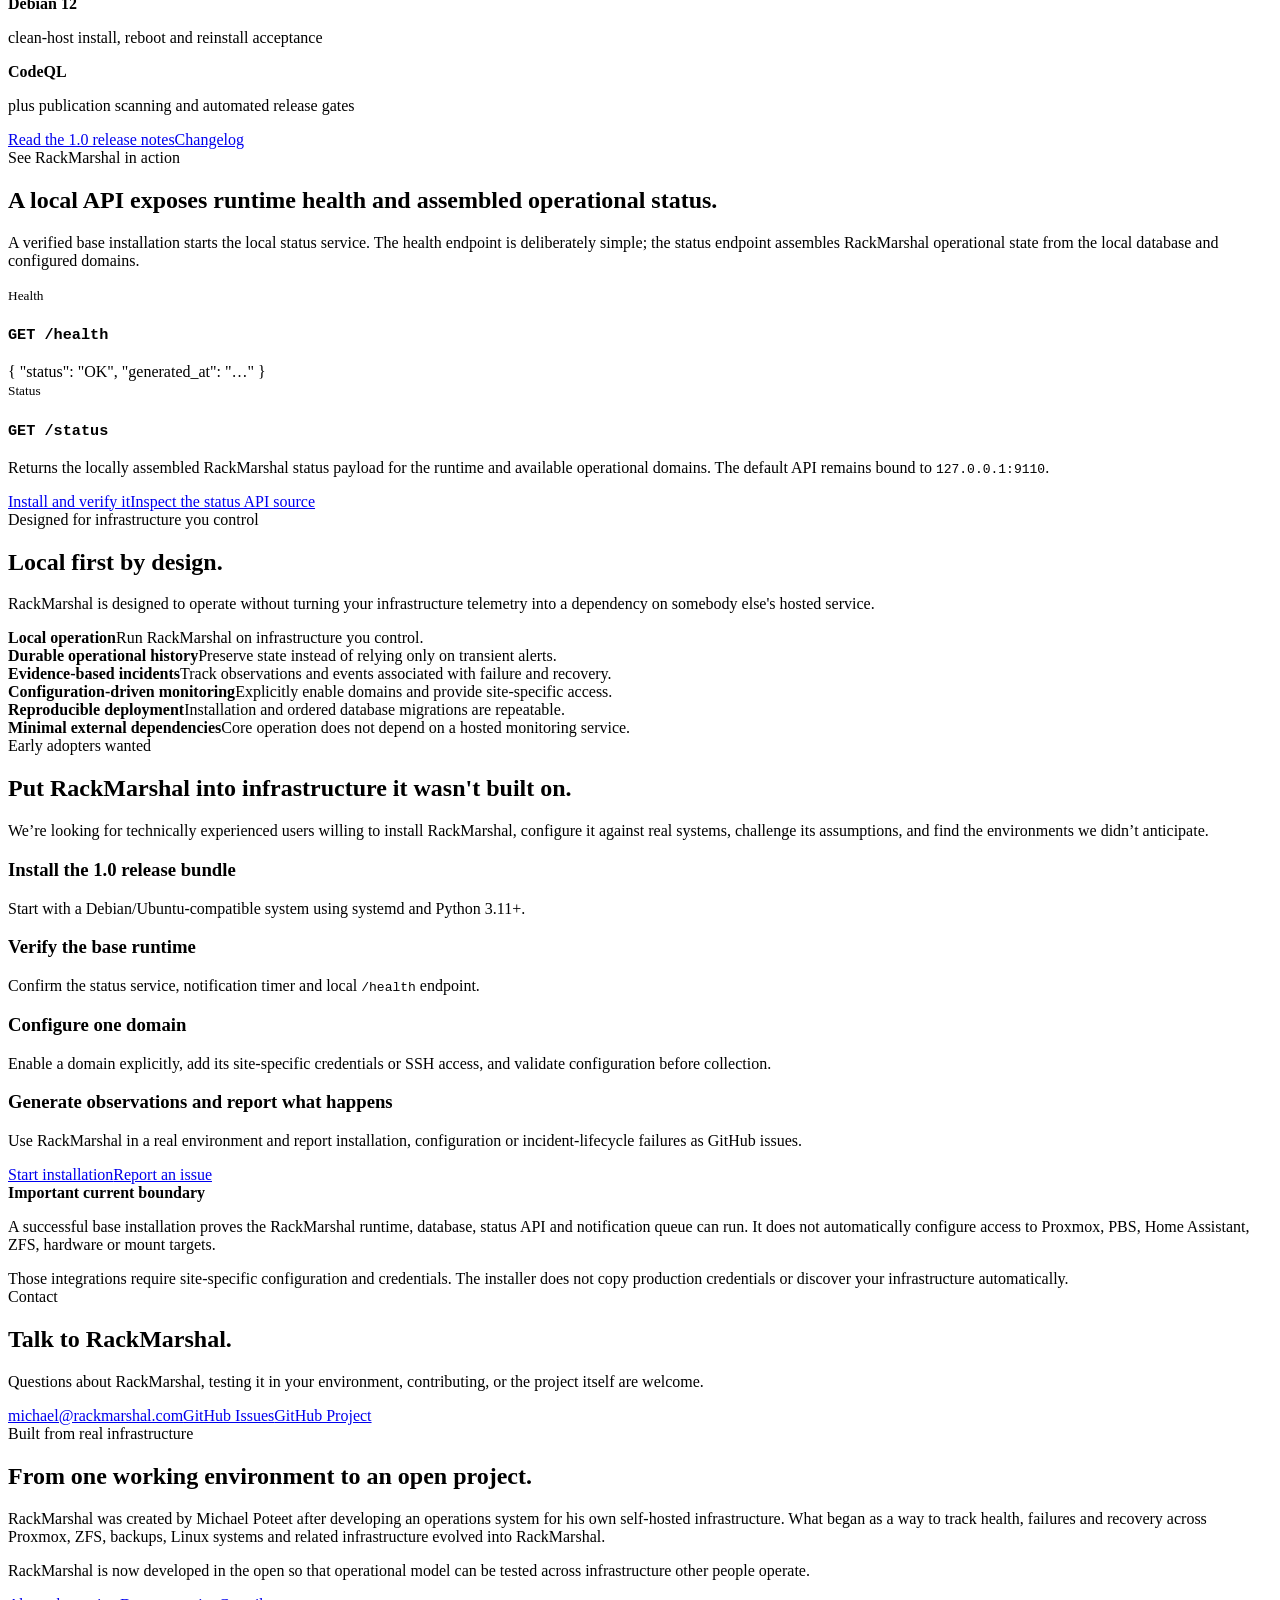
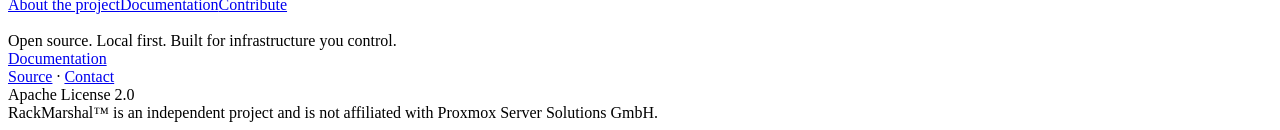
==== commit a134876b: "Refine homepage hero branding" ====
--- a/site/index.html
+++ b/site/index.html
@@ -1,6 +1,6 @@
 <!doctype html><html lang="en"><head><meta charset="utf-8"><meta name="viewport" content="width=device-width,initial-scale=1"><title>RackMarshal™ — Local-First Infrastructure Operations</title><meta name="description" content="Open-source, local-first infrastructure operations and incident management for self-hosted systems."><link rel="canonical" href="https://rackmarshal.com/"><meta name="theme-color" content="#07101d"><link rel="icon" href="/assets/favicon.svg" type="image/svg+xml"><link rel="stylesheet" href="/styles.css"><meta property="og:type" content="website"><meta property="og:title" content="RackMarshal™ — Local-First Infrastructure Operations"><meta property="og:description" content="Know what changed. Know what failed. Know when it recovered."><meta property="og:url" content="https://rackmarshal.com/"><meta property="og:image" content="https://rackmarshal.com/assets/social-preview.png"><meta name="twitter:card" content="summary_large_image"><meta name="twitter:image" content="https://rackmarshal.com/assets/social-preview.png"></head><body>
 <nav><div class="wrap nav"><a class="brand" href="/"><img src="/assets/rackmarshal-mark-approved.jpg" alt="" width="36" height="36"><span class="brand-wordmark"><span class="brand-rack">Rack</span><span class="brand-marshal">Marshal</span><span class="brand-tm">™</span></span></a><div class="links"><a href="/#today">Features</a><a href="/docs.html">Docs</a><a href="/install.html">Install</a><a href="/about.html">About</a><a href="/#contact">Contact</a><a href="https://github.com/RackMarshalhq/rackmarshal/blob/main/CONTRIBUTING.md">Contribute</a><a class="btn" href="https://github.com/RackMarshalhq/rackmarshal">GitHub</a></div></div></nav>
-<header class="hero"><div class="wrap"><div class="hero-lockup"><img src="/assets/rackmarshal-mark-approved.jpg" alt="" width="96" height="96"><span class="brand-wordmark" aria-label="RackMarshal"><span class="brand-rack">Rack</span><span class="brand-marshal">Marshal</span><span class="brand-tm">™</span></span></div><div class="eyebrow">RackMarshal 1.0 · Open Source · Local First</div><h1>Know what changed.<br>Know what failed.<br>Know when it recovered.</h1><p class="lead">Local-first infrastructure operations and incident management for self-hosted systems. RackMarshal records durable operational state, detects and tracks incidents, and verifies recovery.</p><div class="actions"><a class="btn primary" href="https://github.com/RackMarshalhq/rackmarshal/releases/tag/v1.0.0">Get RackMarshal 1.0</a><a class="btn" href="/install.html">Installation guide</a><a class="btn" href="https://github.com/RackMarshalhq/rackmarshal">View on GitHub</a></div><div class="release">RackMarshal 1.0.0 is the first stable public release.</div></div></header>
+<header class="hero"><div class="wrap"><div class="hero-lockup"><img src="/assets/rackmarshal-lockup-approved.svg" alt="RackMarshal™" width="620" height="175"></div><div class="eyebrow">RackMarshal 1.0 · Open Source · Local First</div><h1>Know what changed.<br>Know what failed.<br>Know when it recovered.</h1><p class="lead">Local-first infrastructure operations and incident management for self-hosted systems. RackMarshal records durable operational state, detects and tracks incidents, and verifies recovery.</p><div class="actions"><a class="btn primary" href="https://github.com/RackMarshalhq/rackmarshal/releases/tag/v1.0.0">Get RackMarshal 1.0</a><a class="btn" href="/install.html">Installation guide</a><a class="btn" href="https://github.com/RackMarshalhq/rackmarshal">View on GitHub</a></div><div class="release">RackMarshal 1.0.0 is the first stable public release.</div></div></header>
 <main><section><div class="wrap"><div class="kicker">Beyond dashboards</div><h2>Monitoring tells you what is happening now. RackMarshal remembers what happened.</h2><p class="intro">RackMarshal maintains operational state across time: observations become evidence, meaningful changes become events, failures become incidents, and recovery is tracked instead of assumed.</p><div class="flow"><div>Observe State</div><div>Detect Divergence</div><div>Manage Incidents</div><div>Track Recovery</div><div>Preserve Evidence</div></div></div></section>
 <section id="today"><div class="wrap"><div class="kicker">What exists today</div><h2>Operational domains in RackMarshal 1.0</h2><p class="intro">Each enabled domain has a collector and incident-processing path. Proxmox, ZFS, backup/PBS and Home Assistant also include explicit observation, comparison and event stages; hardware and mount use integrated pipelines.</p><div class="grid">
 <div class="card"><small>Virtualization</small><h3>Proxmox VE</h3><p>Records cluster-resource observations, compares verified resource state, and opens or recovers incidents when expected VM or container status diverges and returns.</p></div><div class="card"><small>Storage</small><h3>ZFS</h3><p>Observes pool state through SSH, compares verified baselines, records status-change events, and tracks pool incidents through recovery.</p></div><div class="card"><small>Backup</small><h3>Backup / PBS</h3><p>Observes backup resources and PBS state, compares them against verified state, and tracks backup incidents and recovery.</p></div><div class="card"><small>Automation</small><h3>Home Assistant</h3><p>Records Home Assistant observations, compares expected resource state, records changes, and tracks incidents through recovery.</p></div><div class="card"><small>Systems</small><h3>Hardware health</h3><p>Tracks configured NVMe devices and temperature thresholds, including urgent conditions and sample-based recovery.</p></div><div class="card"><small>Availability</small><h3>Mounts</h3><p>Checks configured host, VM and container mounts, detects missing or mismatched sources, and tracks mount incidents through recovery.</p></div></div></div></section>
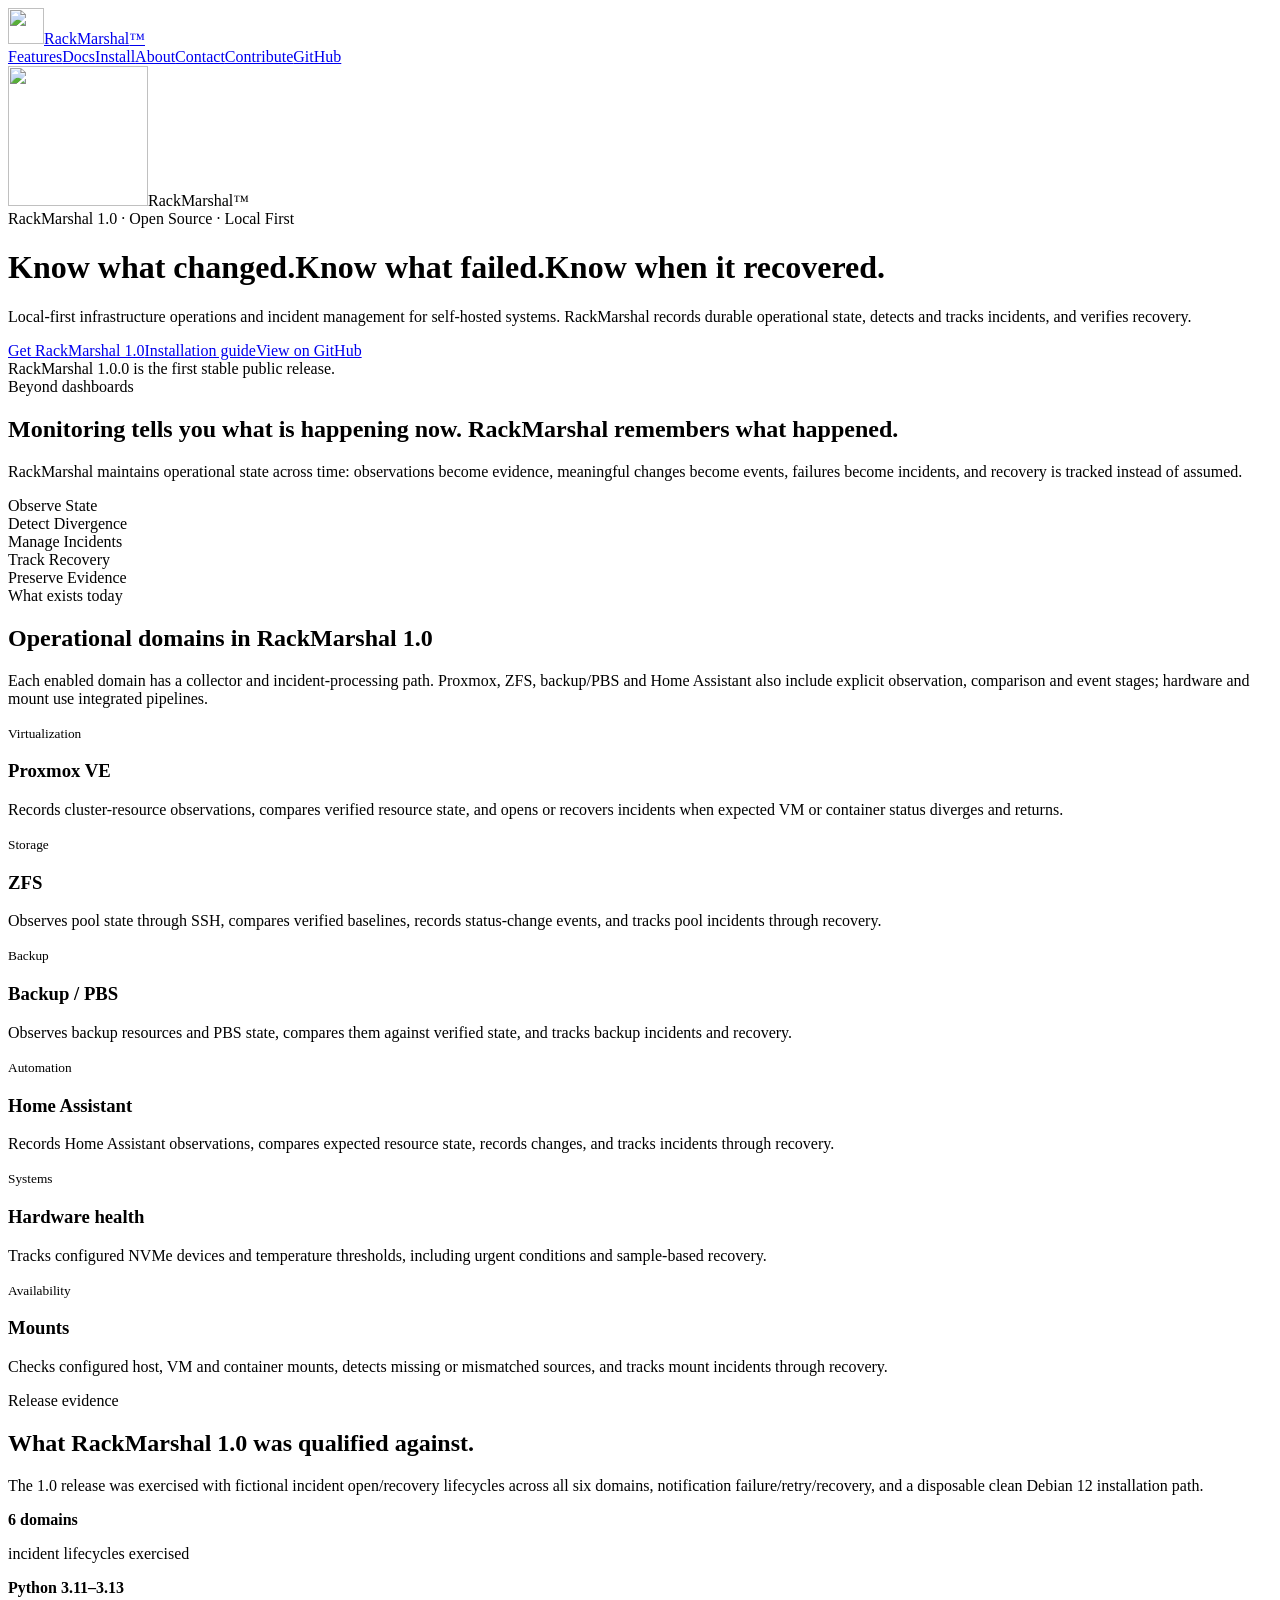
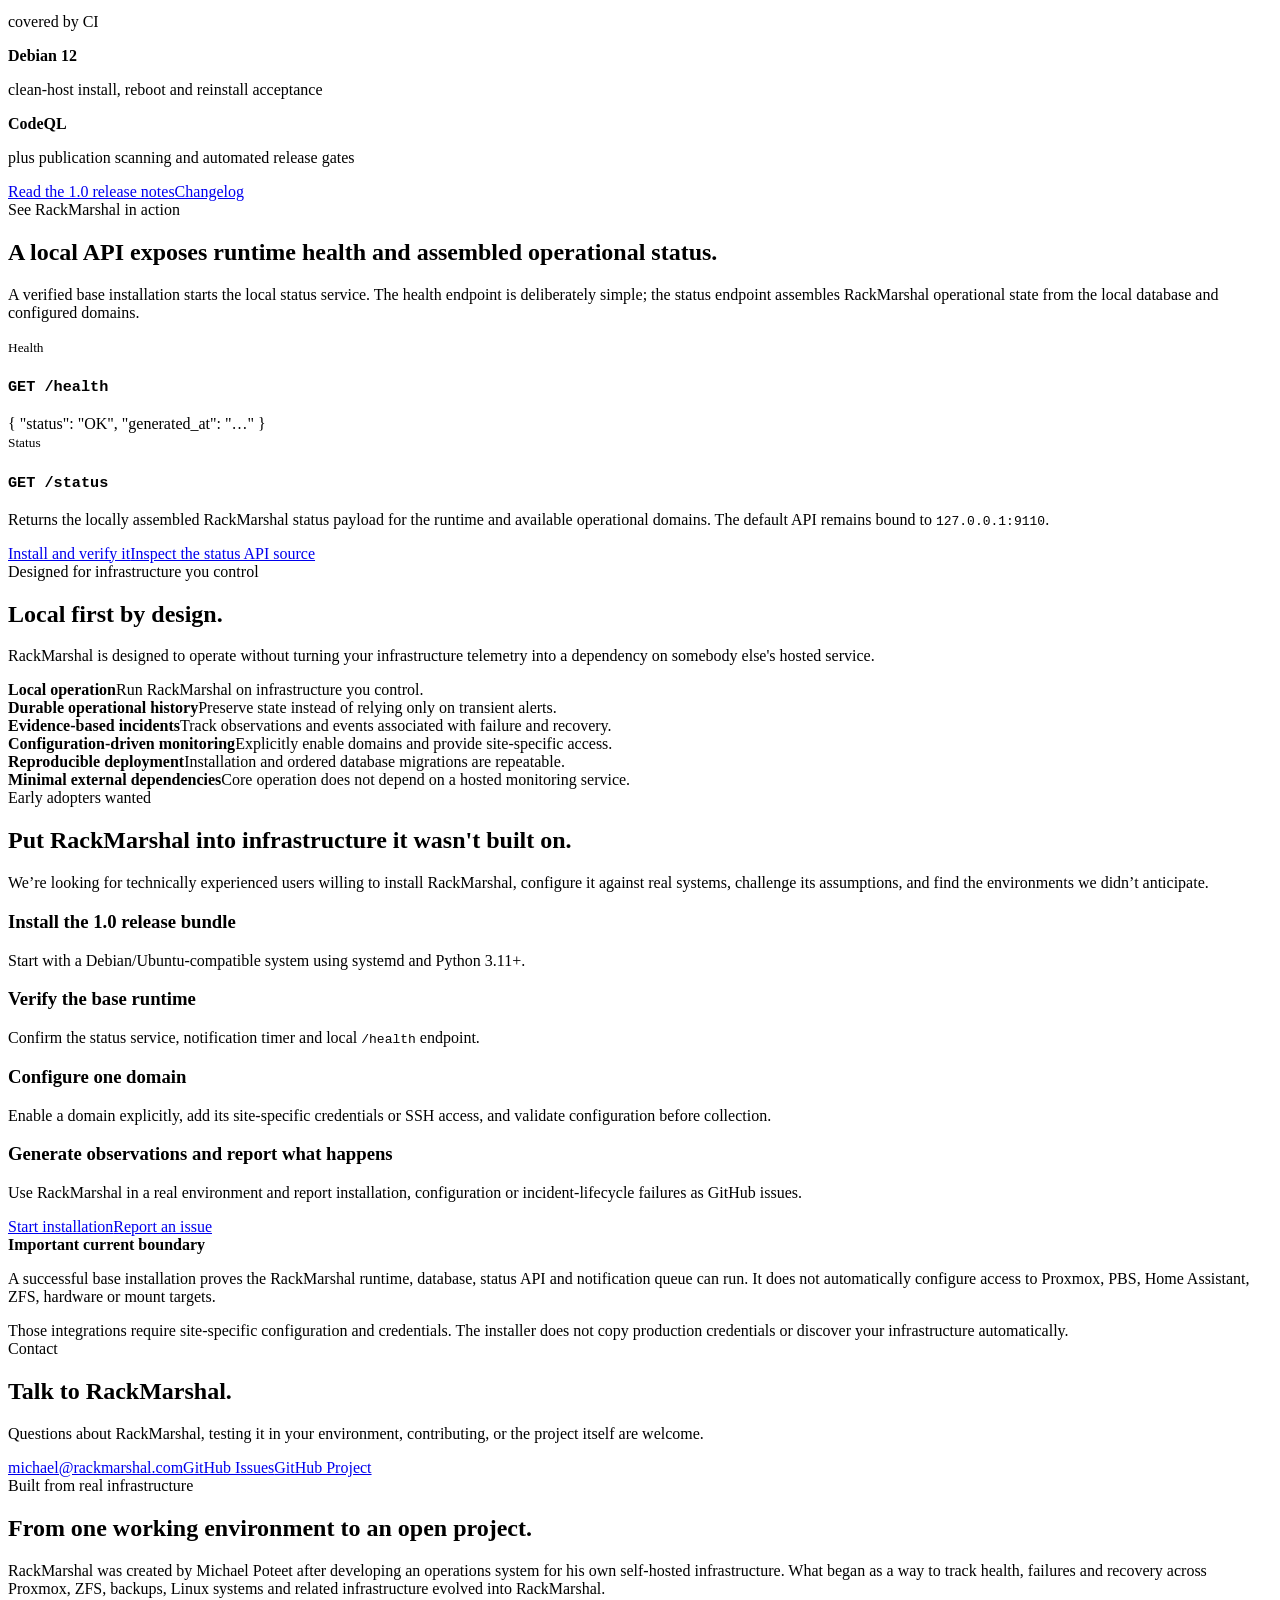
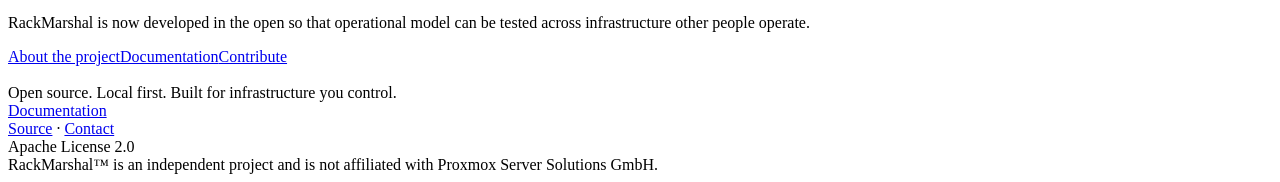
==== commit 3fe40768: "Fix mobile portrait hero layout" ====
--- a/site/index.html
+++ b/site/index.html
@@ -1,6 +1,6 @@
 <!doctype html><html lang="en"><head><meta charset="utf-8"><meta name="viewport" content="width=device-width,initial-scale=1"><title>RackMarshal™ — Local-First Infrastructure Operations</title><meta name="description" content="Open-source, local-first infrastructure operations and incident management for self-hosted systems."><link rel="canonical" href="https://rackmarshal.com/"><meta name="theme-color" content="#07101d"><link rel="icon" href="/assets/favicon.svg" type="image/svg+xml"><link rel="stylesheet" href="/styles.css"><meta property="og:type" content="website"><meta property="og:title" content="RackMarshal™ — Local-First Infrastructure Operations"><meta property="og:description" content="Know what changed. Know what failed. Know when it recovered."><meta property="og:url" content="https://rackmarshal.com/"><meta property="og:image" content="https://rackmarshal.com/assets/social-preview.png"><meta name="twitter:card" content="summary_large_image"><meta name="twitter:image" content="https://rackmarshal.com/assets/social-preview.png"></head><body>
 <nav><div class="wrap nav"><a class="brand" href="/"><img src="/assets/rackmarshal-mark-approved.jpg" alt="" width="36" height="36"><span class="brand-wordmark"><span class="brand-rack">Rack</span><span class="brand-marshal">Marshal</span><span class="brand-tm">™</span></span></a><div class="links"><a href="/#today">Features</a><a href="/docs.html">Docs</a><a href="/install.html">Install</a><a href="/about.html">About</a><a href="/#contact">Contact</a><a href="https://github.com/RackMarshalhq/rackmarshal/blob/main/CONTRIBUTING.md">Contribute</a><a class="btn" href="https://github.com/RackMarshalhq/rackmarshal">GitHub</a></div></div></nav>
-<header class="hero"><div class="wrap"><div class="hero-lockup"><img src="/assets/rackmarshal-lockup-approved.svg" alt="RackMarshal™" width="620" height="175"></div><div class="eyebrow">RackMarshal 1.0 · Open Source · Local First</div><h1>Know what changed.<br>Know what failed.<br>Know when it recovered.</h1><p class="lead">Local-first infrastructure operations and incident management for self-hosted systems. RackMarshal records durable operational state, detects and tracks incidents, and verifies recovery.</p><div class="actions"><a class="btn primary" href="https://github.com/RackMarshalhq/rackmarshal/releases/tag/v1.0.0">Get RackMarshal 1.0</a><a class="btn" href="/install.html">Installation guide</a><a class="btn" href="https://github.com/RackMarshalhq/rackmarshal">View on GitHub</a></div><div class="release">RackMarshal 1.0.0 is the first stable public release.</div></div></header>
+<header class="hero"><div class="wrap"><div class="hero-lockup" aria-label="RackMarshal"><img class="hero-mark-large" src="/assets/rackmarshal-mark-approved.jpg" alt="" width="140" height="140"><span class="hero-wordmark"><span class="hero-rack">Rack</span><span class="hero-marshal">Marshal</span><span class="hero-tm">™</span></span></div><div class="eyebrow">RackMarshal 1.0 · Open Source · Local First</div><h1><span>Know what changed.</span><span>Know what failed.</span><span>Know when it recovered.</span></h1><p class="lead">Local-first infrastructure operations and incident management for self-hosted systems. RackMarshal records durable operational state, detects and tracks incidents, and verifies recovery.</p><div class="actions"><a class="btn primary" href="https://github.com/RackMarshalhq/rackmarshal/releases/tag/v1.0.0">Get RackMarshal 1.0</a><a class="btn" href="/install.html">Installation guide</a><a class="btn" href="https://github.com/RackMarshalhq/rackmarshal">View on GitHub</a></div><div class="release">RackMarshal 1.0.0 is the first stable public release.</div></div></header>
 <main><section><div class="wrap"><div class="kicker">Beyond dashboards</div><h2>Monitoring tells you what is happening now. RackMarshal remembers what happened.</h2><p class="intro">RackMarshal maintains operational state across time: observations become evidence, meaningful changes become events, failures become incidents, and recovery is tracked instead of assumed.</p><div class="flow"><div>Observe State</div><div>Detect Divergence</div><div>Manage Incidents</div><div>Track Recovery</div><div>Preserve Evidence</div></div></div></section>
 <section id="today"><div class="wrap"><div class="kicker">What exists today</div><h2>Operational domains in RackMarshal 1.0</h2><p class="intro">Each enabled domain has a collector and incident-processing path. Proxmox, ZFS, backup/PBS and Home Assistant also include explicit observation, comparison and event stages; hardware and mount use integrated pipelines.</p><div class="grid">
 <div class="card"><small>Virtualization</small><h3>Proxmox VE</h3><p>Records cluster-resource observations, compares verified resource state, and opens or recovers incidents when expected VM or container status diverges and returns.</p></div><div class="card"><small>Storage</small><h3>ZFS</h3><p>Observes pool state through SSH, compares verified baselines, records status-change events, and tracks pool incidents through recovery.</p></div><div class="card"><small>Backup</small><h3>Backup / PBS</h3><p>Observes backup resources and PBS state, compares them against verified state, and tracks backup incidents and recovery.</p></div><div class="card"><small>Automation</small><h3>Home Assistant</h3><p>Records Home Assistant observations, compares expected resource state, records changes, and tracks incidents through recovery.</p></div><div class="card"><small>Systems</small><h3>Hardware health</h3><p>Tracks configured NVMe devices and temperature thresholds, including urgent conditions and sample-based recovery.</p></div><div class="card"><small>Availability</small><h3>Mounts</h3><p>Checks configured host, VM and container mounts, detects missing or mismatched sources, and tracks mount incidents through recovery.</p></div></div></div></section>
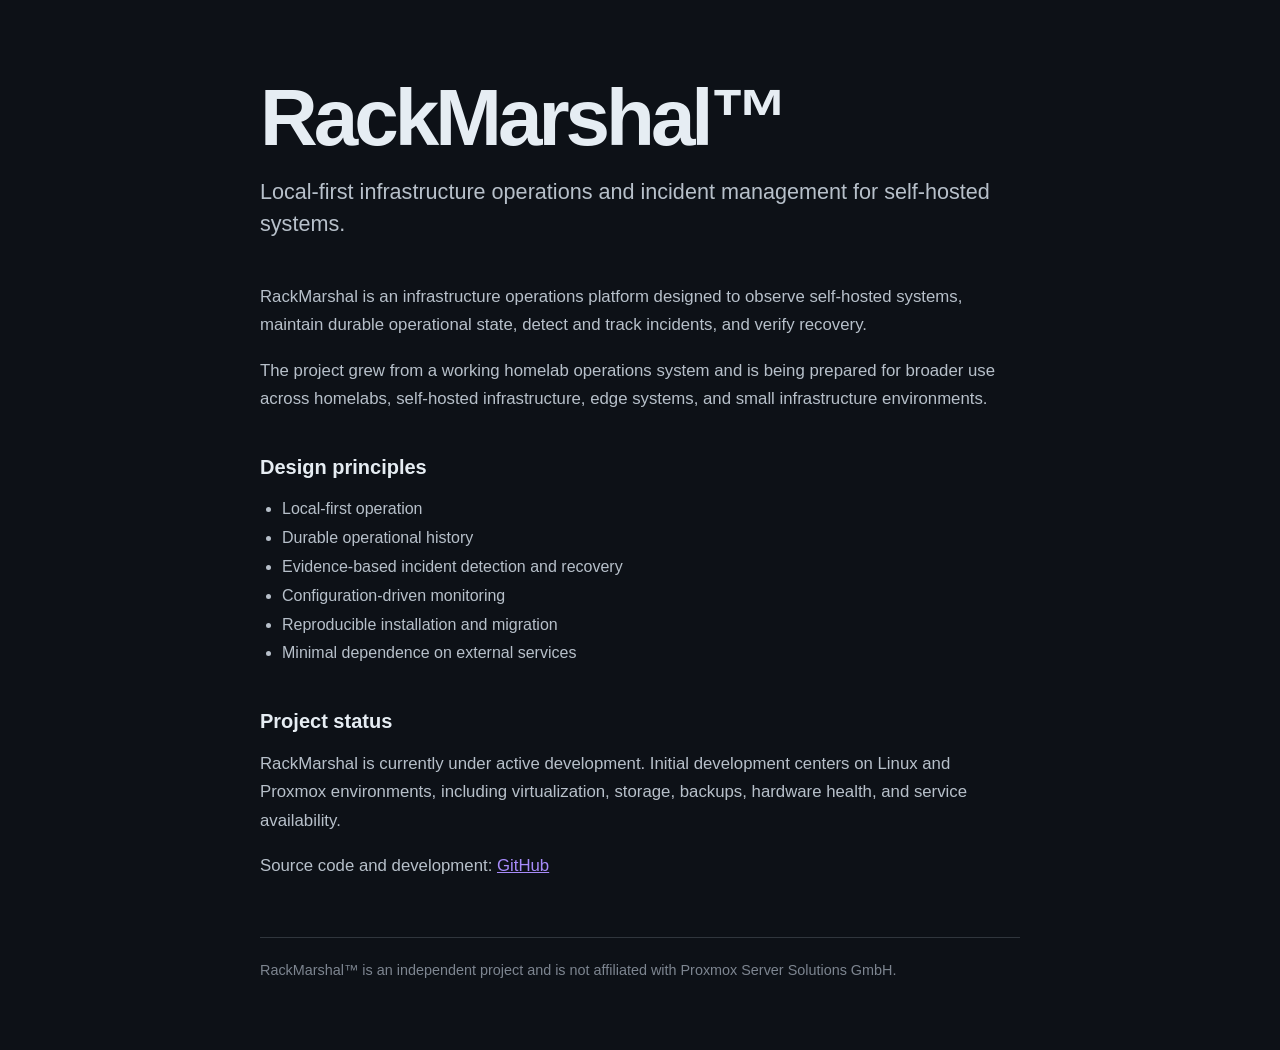
==== commit f4b29d4c: "Preserve existing public website for candidate branch previews" ====
--- a/site/index.html
+++ b/site/index.html
@@ -1,17 +1,128 @@
-<!doctype html><html lang="en"><head><meta charset="utf-8"><meta name="viewport" content="width=device-width,initial-scale=1"><title>RackMarshal™ — Local-First Infrastructure Operations</title><meta name="description" content="Open-source, local-first infrastructure operations and incident management for self-hosted systems."><link rel="canonical" href="https://rackmarshal.com/"><meta name="theme-color" content="#07101d"><link rel="icon" href="/assets/favicon.svg" type="image/svg+xml"><link rel="stylesheet" href="/styles.css"><meta property="og:type" content="website"><meta property="og:title" content="RackMarshal™ — Local-First Infrastructure Operations"><meta property="og:description" content="Know what changed. Know what failed. Know when it recovered."><meta property="og:url" content="https://rackmarshal.com/"><meta property="og:image" content="https://rackmarshal.com/assets/social-preview.png"><meta name="twitter:card" content="summary_large_image"><meta name="twitter:image" content="https://rackmarshal.com/assets/social-preview.png"></head><body>
-<nav><div class="wrap nav"><a class="brand" href="/"><img src="/assets/rackmarshal-mark-approved.jpg" alt="" width="36" height="36"><span class="brand-wordmark"><span class="brand-rack">Rack</span><span class="brand-marshal">Marshal</span><span class="brand-tm">™</span></span></a><div class="links"><a href="/#today">Features</a><a href="/docs.html">Docs</a><a href="/install.html">Install</a><a href="/about.html">About</a><a href="/#contact">Contact</a><a href="https://github.com/RackMarshalhq/rackmarshal/blob/main/CONTRIBUTING.md">Contribute</a><a class="btn" href="https://github.com/RackMarshalhq/rackmarshal">GitHub</a></div></div></nav>
-<header class="hero"><div class="wrap"><div class="hero-lockup" aria-label="RackMarshal"><img class="hero-mark-large" src="/assets/rackmarshal-mark-approved.jpg" alt="" width="140" height="140"><span class="hero-wordmark"><span class="hero-rack">Rack</span><span class="hero-marshal">Marshal</span><span class="hero-tm">™</span></span></div><div class="eyebrow">RackMarshal 1.0 · Open Source · Local First</div><h1><span>Know what changed.</span><span>Know what failed.</span><span>Know when it recovered.</span></h1><p class="lead">Local-first infrastructure operations and incident management for self-hosted systems. RackMarshal records durable operational state, detects and tracks incidents, and verifies recovery.</p><div class="actions"><a class="btn primary" href="https://github.com/RackMarshalhq/rackmarshal/releases/tag/v1.0.0">Get RackMarshal 1.0</a><a class="btn" href="/install.html">Installation guide</a><a class="btn" href="https://github.com/RackMarshalhq/rackmarshal">View on GitHub</a></div><div class="release">RackMarshal 1.0.0 is the first stable public release.</div></div></header>
-<main><section><div class="wrap"><div class="kicker">Beyond dashboards</div><h2>Monitoring tells you what is happening now. RackMarshal remembers what happened.</h2><p class="intro">RackMarshal maintains operational state across time: observations become evidence, meaningful changes become events, failures become incidents, and recovery is tracked instead of assumed.</p><div class="flow"><div>Observe State</div><div>Detect Divergence</div><div>Manage Incidents</div><div>Track Recovery</div><div>Preserve Evidence</div></div></div></section>
-<section id="today"><div class="wrap"><div class="kicker">What exists today</div><h2>Operational domains in RackMarshal 1.0</h2><p class="intro">Each enabled domain has a collector and incident-processing path. Proxmox, ZFS, backup/PBS and Home Assistant also include explicit observation, comparison and event stages; hardware and mount use integrated pipelines.</p><div class="grid">
-<div class="card"><small>Virtualization</small><h3>Proxmox VE</h3><p>Records cluster-resource observations, compares verified resource state, and opens or recovers incidents when expected VM or container status diverges and returns.</p></div><div class="card"><small>Storage</small><h3>ZFS</h3><p>Observes pool state through SSH, compares verified baselines, records status-change events, and tracks pool incidents through recovery.</p></div><div class="card"><small>Backup</small><h3>Backup / PBS</h3><p>Observes backup resources and PBS state, compares them against verified state, and tracks backup incidents and recovery.</p></div><div class="card"><small>Automation</small><h3>Home Assistant</h3><p>Records Home Assistant observations, compares expected resource state, records changes, and tracks incidents through recovery.</p></div><div class="card"><small>Systems</small><h3>Hardware health</h3><p>Tracks configured NVMe devices and temperature thresholds, including urgent conditions and sample-based recovery.</p></div><div class="card"><small>Availability</small><h3>Mounts</h3><p>Checks configured host, VM and container mounts, detects missing or mismatched sources, and tracks mount incidents through recovery.</p></div></div></div></section>
-<section id="evidence"><div class="wrap"><div class="kicker">Release evidence</div><h2>What RackMarshal 1.0 was qualified against.</h2><p class="intro">The 1.0 release was exercised with fictional incident open/recovery lifecycles across all six domains, notification failure/retry/recovery, and a disposable clean Debian 12 installation path.</p><div class="proof"><div class="card"><strong>6 domains</strong><p>incident lifecycles exercised</p></div><div class="card"><strong>Python 3.11–3.13</strong><p>covered by CI</p></div><div class="card"><strong>Debian 12</strong><p>clean-host install, reboot and reinstall acceptance</p></div><div class="card"><strong>CodeQL</strong><p>plus publication scanning and automated release gates</p></div></div><div class="actions"><a class="btn" href="https://github.com/RackMarshalhq/rackmarshal/releases/tag/v1.0.0">Read the 1.0 release notes</a><a class="btn" href="https://github.com/RackMarshalhq/rackmarshal/blob/main/CHANGELOG.md">Changelog</a></div></div></section>
-<section id="action"><div class="wrap"><div class="kicker">See RackMarshal in action</div><h2>A local API exposes runtime health and assembled operational status.</h2><p class="intro">A verified base installation starts the local status service. The health endpoint is deliberately simple; the status endpoint assembles RackMarshal operational state from the local database and configured domains.</p><div class="grid two"><div class="card"><small>Health</small><h3><code>GET /health</code></h3><div class="codeblock">{
-  "status": "OK",
-  "generated_at": "…"
-}</div></div><div class="card"><small>Status</small><h3><code>GET /status</code></h3><p>Returns the locally assembled RackMarshal status payload for the runtime and available operational domains. The default API remains bound to <code>127.0.0.1:9110</code>.</p></div></div><div class="actions"><a class="btn" href="/install.html">Install and verify it</a><a class="btn" href="https://github.com/RackMarshalhq/rackmarshal/blob/main/rackmarshal/api/status.py">Inspect the status API source</a></div></div></section>
-<section id="principles"><div class="wrap"><div class="kicker">Designed for infrastructure you control</div><h2>Local first by design.</h2><p class="intro">RackMarshal is designed to operate without turning your infrastructure telemetry into a dependency on somebody else's hosted service.</p><div class="principles"><div class="principle"><strong>Local operation</strong><span>Run RackMarshal on infrastructure you control.</span></div><div class="principle"><strong>Durable operational history</strong><span>Preserve state instead of relying only on transient alerts.</span></div><div class="principle"><strong>Evidence-based incidents</strong><span>Track observations and events associated with failure and recovery.</span></div><div class="principle"><strong>Configuration-driven monitoring</strong><span>Explicitly enable domains and provide site-specific access.</span></div><div class="principle"><strong>Reproducible deployment</strong><span>Installation and ordered database migrations are repeatable.</span></div><div class="principle"><strong>Minimal external dependencies</strong><span>Core operation does not depend on a hosted monitoring service.</span></div></div></div></section>
-<section id="test"><div class="wrap"><div class="cta"><div class="kicker">Early adopters wanted</div><h2>Put RackMarshal into infrastructure it wasn't built on.</h2><p class="intro">We’re looking for technically experienced users willing to install RackMarshal, configure it against real systems, challenge its assumptions, and find the environments we didn’t anticipate.</p><div class="steps"><div class="step"><h3>Install the 1.0 release bundle</h3><p>Start with a Debian/Ubuntu-compatible system using systemd and Python 3.11+.</p></div><div class="step"><h3>Verify the base runtime</h3><p>Confirm the status service, notification timer and local <code>/health</code> endpoint.</p></div><div class="step"><h3>Configure one domain</h3><p>Enable a domain explicitly, add its site-specific credentials or SSH access, and validate configuration before collection.</p></div><div class="step"><h3>Generate observations and report what happens</h3><p>Use RackMarshal in a real environment and report installation, configuration or incident-lifecycle failures as GitHub issues.</p></div></div><div class="actions"><a class="btn primary" href="/install.html">Start installation</a><a class="btn" href="https://github.com/RackMarshalhq/rackmarshal/issues">Report an issue</a></div></div></div></section>
-<section><div class="wrap"><div class="boundary"><strong>Important current boundary</strong><p>A successful base installation proves the RackMarshal runtime, database, status API and notification queue can run. It does not automatically configure access to Proxmox, PBS, Home Assistant, ZFS, hardware or mount targets.</p><p style="margin-bottom:0">Those integrations require site-specific configuration and credentials. The installer does not copy production credentials or discover your infrastructure automatically.</p></div></div></section>
-<section id="contact"><div class="wrap"><div class="kicker">Contact</div><h2>Talk to RackMarshal.</h2><p class="intro">Questions about RackMarshal, testing it in your environment, contributing, or the project itself are welcome.</p><div class="actions"><a class="btn primary" href="mailto:michael@rackmarshal.com">michael@rackmarshal.com</a><a class="btn" href="https://github.com/RackMarshalhq/rackmarshal/issues">GitHub Issues</a><a class="btn" href="https://github.com/RackMarshalhq/rackmarshal">GitHub Project</a></div></div></section>
-<section><div class="wrap story"><div><div class="kicker">Built from real infrastructure</div><h2>From one working environment to an open project.</h2></div><div><p>RackMarshal was created by Michael Poteet after developing an operations system for his own self-hosted infrastructure. What began as a way to track health, failures and recovery across Proxmox, ZFS, backups, Linux systems and related infrastructure evolved into RackMarshal.</p><p>RackMarshal is now developed in the open so that operational model can be tested across infrastructure other people operate.</p><div class="actions"><a class="btn" href="/about.html">About the project</a><a class="btn" href="/docs.html">Documentation</a><a class="btn" href="https://github.com/RackMarshalhq/rackmarshal/blob/main/CONTRIBUTING.md">Contribute</a></div></div></div></section></main>
-<footer><div class="wrap foot"><div><strong style="color:white">RackMarshal™</strong><br>Open source. Local first. Built for infrastructure you control.</div><div><a href="/docs.html">Documentation</a><br><a href="https://github.com/RackMarshalhq/rackmarshal">Source</a> · <a href="mailto:michael@rackmarshal.com">Contact</a><br>Apache License 2.0</div><div>RackMarshal™ is an independent project and is not affiliated with Proxmox Server Solutions GmbH.</div></div></footer></body></html>+<!doctype html>
+<html lang="en">
+<head>
+  <meta charset="utf-8">
+  <meta name="viewport" content="width=device-width, initial-scale=1">
+  <title>RackMarshal™ — Infrastructure Operations</title>
+  <meta name="description" content="Local-first infrastructure operations and incident management for self-hosted systems.">
+
+  <style>
+    :root {
+      color-scheme: light dark;
+      font-family: -apple-system, BlinkMacSystemFont, "Segoe UI", Roboto,
+                   Helvetica, Arial, sans-serif;
+    }
+
+    body {
+      margin: 0;
+      min-height: 100vh;
+      display: flex;
+      align-items: center;
+      justify-content: center;
+      background: #0d1117;
+      color: #e6edf3;
+    }
+
+    main {
+      width: min(760px, calc(100% - 48px));
+      padding: 72px 0;
+    }
+
+    h1 {
+      margin: 0 0 12px;
+      font-size: clamp(2.7rem, 8vw, 5rem);
+      letter-spacing: -0.05em;
+    }
+
+    .tagline {
+      font-size: 1.35rem;
+      line-height: 1.5;
+      color: #b7c0ca;
+      margin-bottom: 42px;
+    }
+
+    p {
+      font-size: 1.05rem;
+      line-height: 1.7;
+      color: #b7c0ca;
+    }
+
+    h2 {
+      margin-top: 42px;
+      font-size: 1.25rem;
+    }
+
+    ul {
+      padding-left: 22px;
+      color: #b7c0ca;
+      line-height: 1.8;
+    }
+
+    a {
+      color: #a78bfa;
+    }
+
+    footer {
+      margin-top: 56px;
+      padding-top: 24px;
+      border-top: 1px solid #30363d;
+      color: #7d8590;
+      font-size: .9rem;
+    }
+  </style>
+</head>
+
+<body>
+  <main>
+    <h1>RackMarshal™</h1>
+
+    <div class="tagline">
+      Local-first infrastructure operations and incident management
+      for self-hosted systems.
+    </div>
+
+    <p>
+      RackMarshal is an infrastructure operations platform designed to
+      observe self-hosted systems, maintain durable operational state,
+      detect and track incidents, and verify recovery.
+    </p>
+
+    <p>
+      The project grew from a working homelab operations system and is
+      being prepared for broader use across homelabs, self-hosted
+      infrastructure, edge systems, and small infrastructure environments.
+    </p>
+
+    <h2>Design principles</h2>
+
+    <ul>
+      <li>Local-first operation</li>
+      <li>Durable operational history</li>
+      <li>Evidence-based incident detection and recovery</li>
+      <li>Configuration-driven monitoring</li>
+      <li>Reproducible installation and migration</li>
+      <li>Minimal dependence on external services</li>
+    </ul>
+
+    <h2>Project status</h2>
+
+    <p>
+      RackMarshal is currently under active development. Initial development
+      centers on Linux and Proxmox environments, including virtualization,
+      storage, backups, hardware health, and service availability.
+    </p>
+
+    <p>
+      Source code and development:
+      <a href="https://github.com/RackMarshalhq/rackmarshal">
+        GitHub
+      </a>
+    </p>
+
+    <footer>
+      RackMarshal™ is an independent project and is not affiliated with
+      Proxmox Server Solutions GmbH.
+    </footer>
+  </main>
+</body>
+</html>
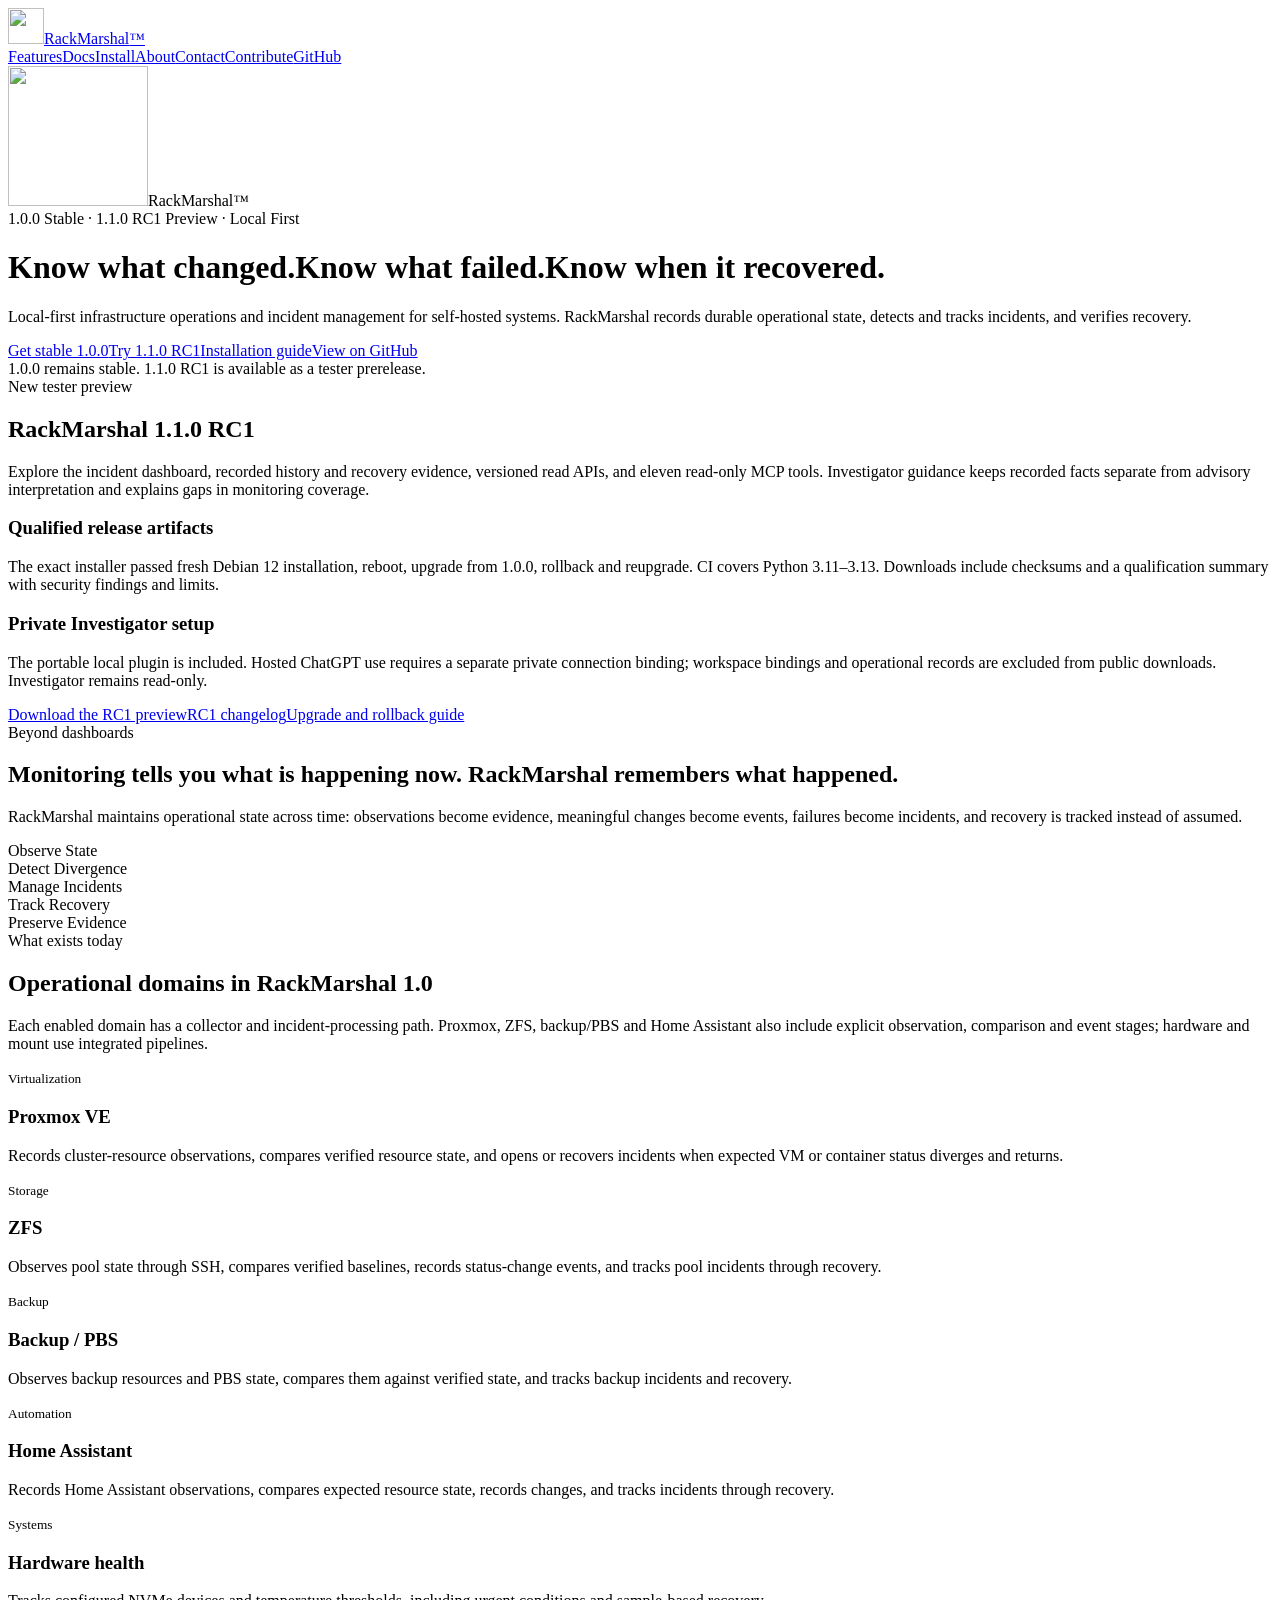
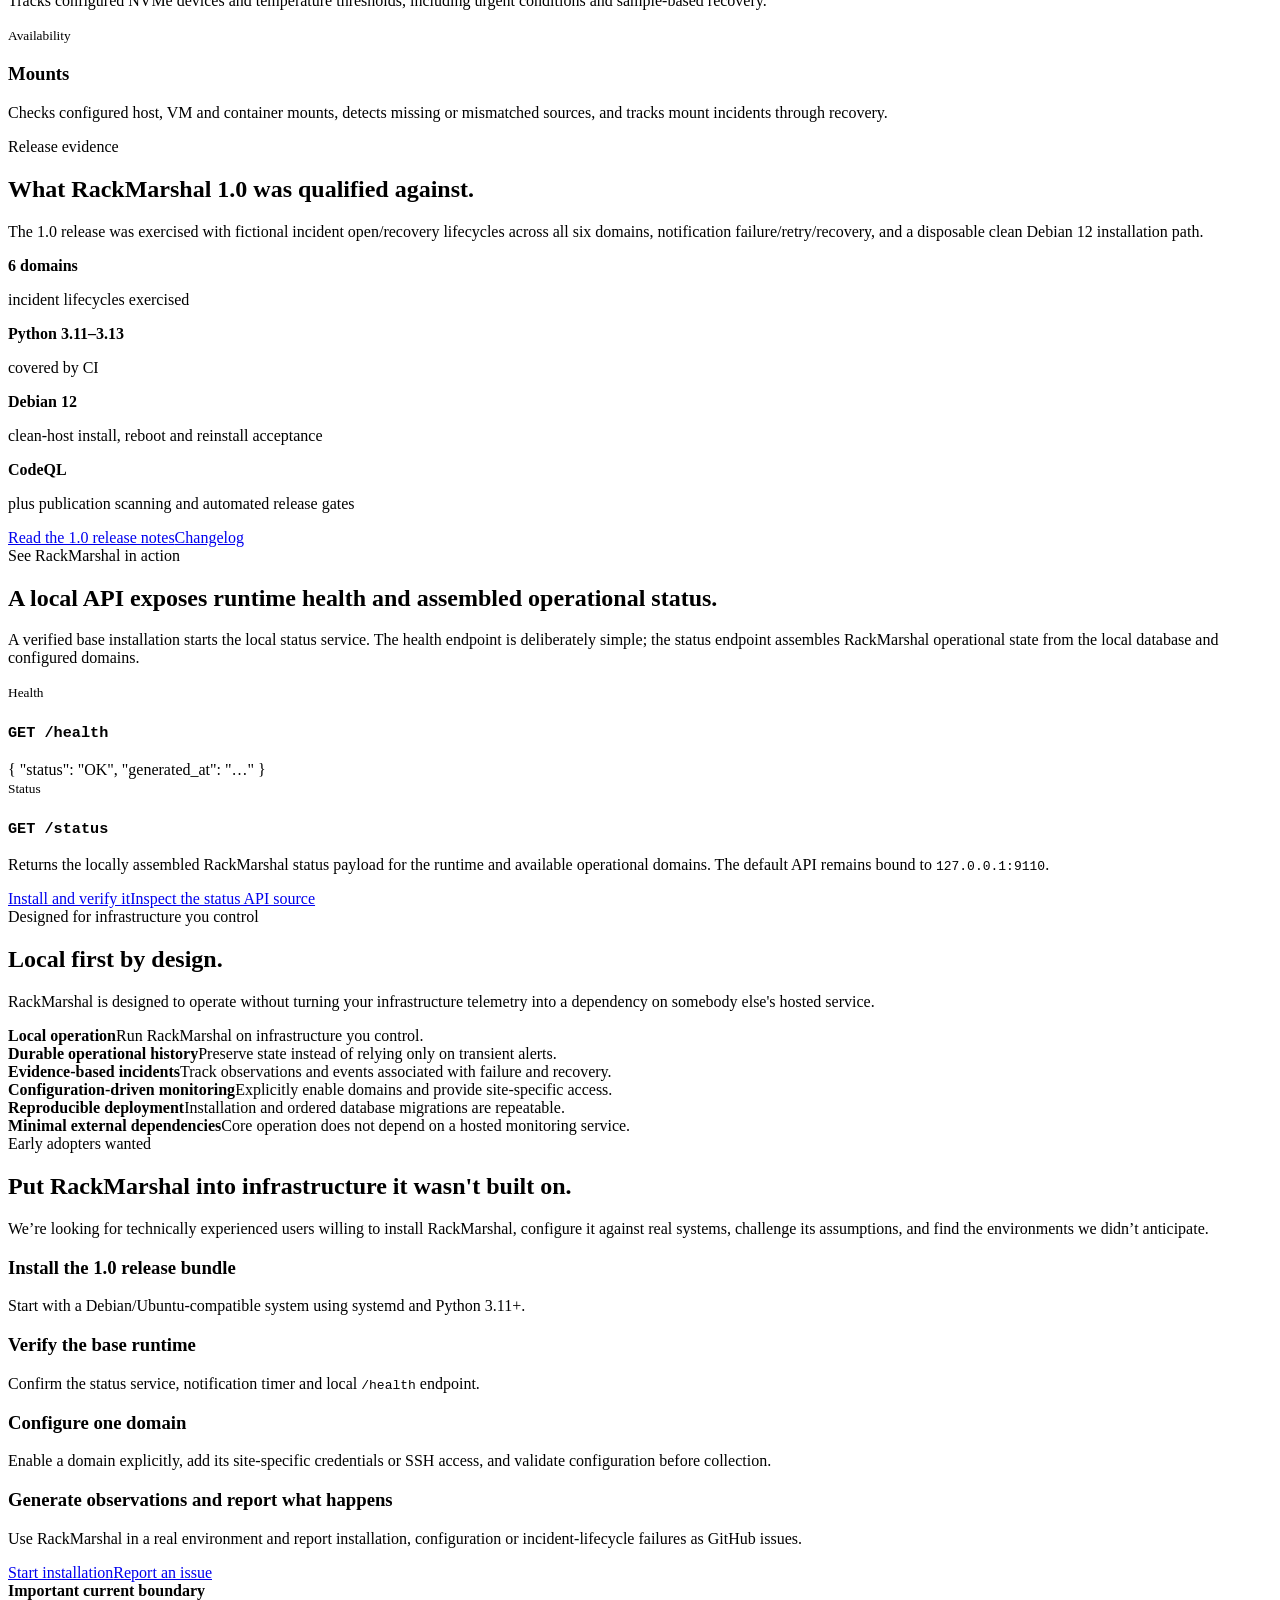
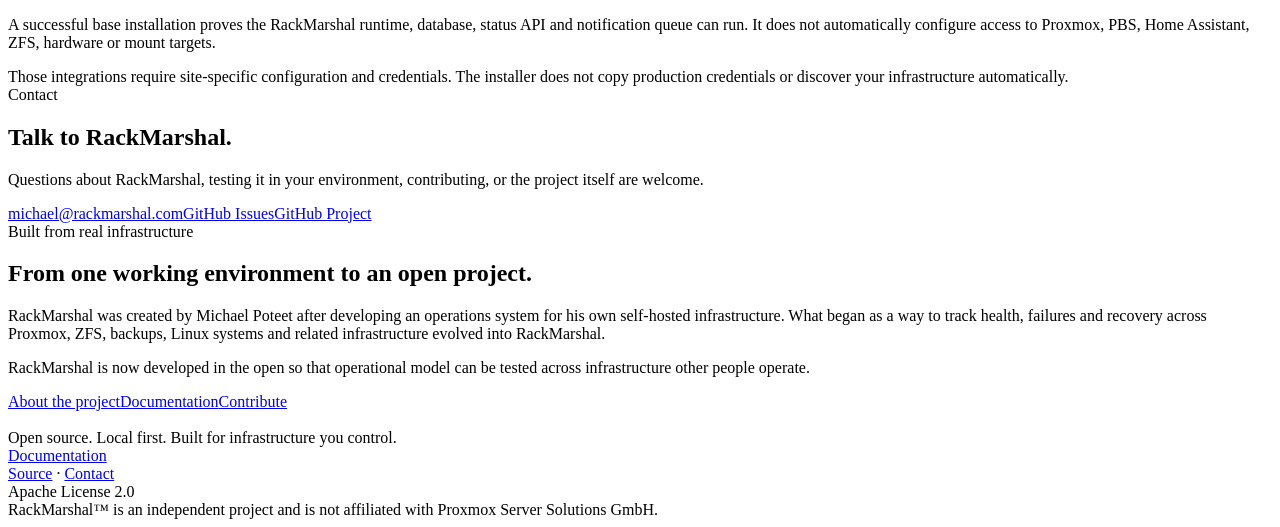
==== commit 56fdba2a: "Announce qualified RC1 preview while retaining stable installation" ====
--- a/site/index.html
+++ b/site/index.html
@@ -1,128 +1,18 @@
-<!doctype html>
-<html lang="en">
-<head>
-  <meta charset="utf-8">
-  <meta name="viewport" content="width=device-width, initial-scale=1">
-  <title>RackMarshal™ — Infrastructure Operations</title>
-  <meta name="description" content="Local-first infrastructure operations and incident management for self-hosted systems.">
-
-  <style>
-    :root {
-      color-scheme: light dark;
-      font-family: -apple-system, BlinkMacSystemFont, "Segoe UI", Roboto,
-                   Helvetica, Arial, sans-serif;
-    }
-
-    body {
-      margin: 0;
-      min-height: 100vh;
-      display: flex;
-      align-items: center;
-      justify-content: center;
-      background: #0d1117;
-      color: #e6edf3;
-    }
-
-    main {
-      width: min(760px, calc(100% - 48px));
-      padding: 72px 0;
-    }
-
-    h1 {
-      margin: 0 0 12px;
-      font-size: clamp(2.7rem, 8vw, 5rem);
-      letter-spacing: -0.05em;
-    }
-
-    .tagline {
-      font-size: 1.35rem;
-      line-height: 1.5;
-      color: #b7c0ca;
-      margin-bottom: 42px;
-    }
-
-    p {
-      font-size: 1.05rem;
-      line-height: 1.7;
-      color: #b7c0ca;
-    }
-
-    h2 {
-      margin-top: 42px;
-      font-size: 1.25rem;
-    }
-
-    ul {
-      padding-left: 22px;
-      color: #b7c0ca;
-      line-height: 1.8;
-    }
-
-    a {
-      color: #a78bfa;
-    }
-
-    footer {
-      margin-top: 56px;
-      padding-top: 24px;
-      border-top: 1px solid #30363d;
-      color: #7d8590;
-      font-size: .9rem;
-    }
-  </style>
-</head>
-
-<body>
-  <main>
-    <h1>RackMarshal™</h1>
-
-    <div class="tagline">
-      Local-first infrastructure operations and incident management
-      for self-hosted systems.
-    </div>
-
-    <p>
-      RackMarshal is an infrastructure operations platform designed to
-      observe self-hosted systems, maintain durable operational state,
-      detect and track incidents, and verify recovery.
-    </p>
-
-    <p>
-      The project grew from a working homelab operations system and is
-      being prepared for broader use across homelabs, self-hosted
-      infrastructure, edge systems, and small infrastructure environments.
-    </p>
-
-    <h2>Design principles</h2>
-
-    <ul>
-      <li>Local-first operation</li>
-      <li>Durable operational history</li>
-      <li>Evidence-based incident detection and recovery</li>
-      <li>Configuration-driven monitoring</li>
-      <li>Reproducible installation and migration</li>
-      <li>Minimal dependence on external services</li>
-    </ul>
-
-    <h2>Project status</h2>
-
-    <p>
-      RackMarshal is currently under active development. Initial development
-      centers on Linux and Proxmox environments, including virtualization,
-      storage, backups, hardware health, and service availability.
-    </p>
-
-    <p>
-      Source code and development:
-      <a href="https://github.com/RackMarshalhq/rackmarshal">
-        GitHub
-      </a>
-    </p>
-
-    <footer>
-      RackMarshal™ is an independent project and is not affiliated with
-      Proxmox Server Solutions GmbH.
-    </footer>
-  </main>
-</body>
-</html>
+<!doctype html><html lang="en"><head><meta charset="utf-8"><meta name="viewport" content="width=device-width,initial-scale=1"><title>RackMarshal™ — Local-First Infrastructure Operations</title><meta name="description" content="Open-source, local-first infrastructure operations and incident management for self-hosted systems."><link rel="canonical" href="https://rackmarshal.com/"><meta name="theme-color" content="#07101d"><link rel="icon" href="/assets/favicon.svg" type="image/svg+xml"><link rel="stylesheet" href="/styles.css"><meta property="og:type" content="website"><meta property="og:title" content="RackMarshal™ — Local-First Infrastructure Operations"><meta property="og:description" content="Know what changed. Know what failed. Know when it recovered."><meta property="og:url" content="https://rackmarshal.com/"><meta property="og:image" content="https://rackmarshal.com/assets/social-preview.png"><meta name="twitter:card" content="summary_large_image"><meta name="twitter:image" content="https://rackmarshal.com/assets/social-preview.png"></head><body>
+<nav><div class="wrap nav"><a class="brand" href="/"><img src="/assets/rackmarshal-mark-approved.jpg" alt="" width="36" height="36"><span class="brand-wordmark"><span class="brand-rack">Rack</span><span class="brand-marshal">Marshal</span><span class="brand-tm">™</span></span></a><div class="links"><a href="/#today">Features</a><a href="/docs.html">Docs</a><a href="/install.html">Install</a><a href="/about.html">About</a><a href="/#contact">Contact</a><a href="https://github.com/RackMarshalhq/rackmarshal/blob/main/CONTRIBUTING.md">Contribute</a><a class="btn" href="https://github.com/RackMarshalhq/rackmarshal">GitHub</a></div></div></nav>
+<header class="hero"><div class="wrap"><div class="hero-lockup" aria-label="RackMarshal"><img class="hero-mark-large" src="/assets/rackmarshal-mark-approved.jpg" alt="" width="140" height="140"><span class="hero-wordmark"><span class="hero-rack">Rack</span><span class="hero-marshal">Marshal</span><span class="hero-tm">™</span></span></div><div class="eyebrow">1.0.0 Stable · 1.1.0 RC1 Preview · Local First</div><h1><span>Know what changed.</span><span>Know what failed.</span><span>Know when it recovered.</span></h1><p class="lead">Local-first infrastructure operations and incident management for self-hosted systems. RackMarshal records durable operational state, detects and tracks incidents, and verifies recovery.</p><div class="actions"><a class="btn primary" href="https://github.com/RackMarshalhq/rackmarshal/releases/tag/v1.0.0">Get stable 1.0.0</a><a class="btn" href="https://github.com/RackMarshalhq/rackmarshal/releases/tag/v1.1.0-rc1">Try 1.1.0 RC1</a><a class="btn" href="/install.html">Installation guide</a><a class="btn" href="https://github.com/RackMarshalhq/rackmarshal">View on GitHub</a></div><div class="release">1.0.0 remains stable. 1.1.0 RC1 is available as a tester prerelease.</div></div></header>
+<main><section id="preview"><div class="wrap"><div class="kicker">New tester preview</div><h2>RackMarshal 1.1.0 RC1</h2><p class="intro">Explore the incident dashboard, recorded history and recovery evidence, versioned read APIs, and eleven read-only MCP tools. Investigator guidance keeps recorded facts separate from advisory interpretation and explains gaps in monitoring coverage.</p><div class="grid two"><div class="card"><h3>Qualified release artifacts</h3><p>The exact installer passed fresh Debian 12 installation, reboot, upgrade from 1.0.0, rollback and reupgrade. CI covers Python 3.11–3.13. Downloads include checksums and a qualification summary with security findings and limits.</p></div><div class="card"><h3>Private Investigator setup</h3><p>The portable local plugin is included. Hosted ChatGPT use requires a separate private connection binding; workspace bindings and operational records are excluded from public downloads. Investigator remains read-only.</p></div></div><div class="actions"><a class="btn primary" href="https://github.com/RackMarshalhq/rackmarshal/releases/tag/v1.1.0-rc1">Download the RC1 preview</a><a class="btn" href="https://github.com/RackMarshalhq/rackmarshal/blob/v1.1.0-rc1/CHANGELOG.md">RC1 changelog</a><a class="btn" href="https://github.com/RackMarshalhq/rackmarshal/blob/v1.1.0-rc1/UPGRADE.md">Upgrade and rollback guide</a></div></div></section>
+<section><div class="wrap"><div class="kicker">Beyond dashboards</div><h2>Monitoring tells you what is happening now. RackMarshal remembers what happened.</h2><p class="intro">RackMarshal maintains operational state across time: observations become evidence, meaningful changes become events, failures become incidents, and recovery is tracked instead of assumed.</p><div class="flow"><div>Observe State</div><div>Detect Divergence</div><div>Manage Incidents</div><div>Track Recovery</div><div>Preserve Evidence</div></div></div></section>
+<section id="today"><div class="wrap"><div class="kicker">What exists today</div><h2>Operational domains in RackMarshal 1.0</h2><p class="intro">Each enabled domain has a collector and incident-processing path. Proxmox, ZFS, backup/PBS and Home Assistant also include explicit observation, comparison and event stages; hardware and mount use integrated pipelines.</p><div class="grid">
+<div class="card"><small>Virtualization</small><h3>Proxmox VE</h3><p>Records cluster-resource observations, compares verified resource state, and opens or recovers incidents when expected VM or container status diverges and returns.</p></div><div class="card"><small>Storage</small><h3>ZFS</h3><p>Observes pool state through SSH, compares verified baselines, records status-change events, and tracks pool incidents through recovery.</p></div><div class="card"><small>Backup</small><h3>Backup / PBS</h3><p>Observes backup resources and PBS state, compares them against verified state, and tracks backup incidents and recovery.</p></div><div class="card"><small>Automation</small><h3>Home Assistant</h3><p>Records Home Assistant observations, compares expected resource state, records changes, and tracks incidents through recovery.</p></div><div class="card"><small>Systems</small><h3>Hardware health</h3><p>Tracks configured NVMe devices and temperature thresholds, including urgent conditions and sample-based recovery.</p></div><div class="card"><small>Availability</small><h3>Mounts</h3><p>Checks configured host, VM and container mounts, detects missing or mismatched sources, and tracks mount incidents through recovery.</p></div></div></div></section>
+<section id="evidence"><div class="wrap"><div class="kicker">Release evidence</div><h2>What RackMarshal 1.0 was qualified against.</h2><p class="intro">The 1.0 release was exercised with fictional incident open/recovery lifecycles across all six domains, notification failure/retry/recovery, and a disposable clean Debian 12 installation path.</p><div class="proof"><div class="card"><strong>6 domains</strong><p>incident lifecycles exercised</p></div><div class="card"><strong>Python 3.11–3.13</strong><p>covered by CI</p></div><div class="card"><strong>Debian 12</strong><p>clean-host install, reboot and reinstall acceptance</p></div><div class="card"><strong>CodeQL</strong><p>plus publication scanning and automated release gates</p></div></div><div class="actions"><a class="btn" href="https://github.com/RackMarshalhq/rackmarshal/releases/tag/v1.0.0">Read the 1.0 release notes</a><a class="btn" href="https://github.com/RackMarshalhq/rackmarshal/blob/main/CHANGELOG.md">Changelog</a></div></div></section>
+<section id="action"><div class="wrap"><div class="kicker">See RackMarshal in action</div><h2>A local API exposes runtime health and assembled operational status.</h2><p class="intro">A verified base installation starts the local status service. The health endpoint is deliberately simple; the status endpoint assembles RackMarshal operational state from the local database and configured domains.</p><div class="grid two"><div class="card"><small>Health</small><h3><code>GET /health</code></h3><div class="codeblock">{
+  "status": "OK",
+  "generated_at": "…"
+}</div></div><div class="card"><small>Status</small><h3><code>GET /status</code></h3><p>Returns the locally assembled RackMarshal status payload for the runtime and available operational domains. The default API remains bound to <code>127.0.0.1:9110</code>.</p></div></div><div class="actions"><a class="btn" href="/install.html">Install and verify it</a><a class="btn" href="https://github.com/RackMarshalhq/rackmarshal/blob/main/rackmarshal/api/status.py">Inspect the status API source</a></div></div></section>
+<section id="principles"><div class="wrap"><div class="kicker">Designed for infrastructure you control</div><h2>Local first by design.</h2><p class="intro">RackMarshal is designed to operate without turning your infrastructure telemetry into a dependency on somebody else's hosted service.</p><div class="principles"><div class="principle"><strong>Local operation</strong><span>Run RackMarshal on infrastructure you control.</span></div><div class="principle"><strong>Durable operational history</strong><span>Preserve state instead of relying only on transient alerts.</span></div><div class="principle"><strong>Evidence-based incidents</strong><span>Track observations and events associated with failure and recovery.</span></div><div class="principle"><strong>Configuration-driven monitoring</strong><span>Explicitly enable domains and provide site-specific access.</span></div><div class="principle"><strong>Reproducible deployment</strong><span>Installation and ordered database migrations are repeatable.</span></div><div class="principle"><strong>Minimal external dependencies</strong><span>Core operation does not depend on a hosted monitoring service.</span></div></div></div></section>
+<section id="test"><div class="wrap"><div class="cta"><div class="kicker">Early adopters wanted</div><h2>Put RackMarshal into infrastructure it wasn't built on.</h2><p class="intro">We’re looking for technically experienced users willing to install RackMarshal, configure it against real systems, challenge its assumptions, and find the environments we didn’t anticipate.</p><div class="steps"><div class="step"><h3>Install the 1.0 release bundle</h3><p>Start with a Debian/Ubuntu-compatible system using systemd and Python 3.11+.</p></div><div class="step"><h3>Verify the base runtime</h3><p>Confirm the status service, notification timer and local <code>/health</code> endpoint.</p></div><div class="step"><h3>Configure one domain</h3><p>Enable a domain explicitly, add its site-specific credentials or SSH access, and validate configuration before collection.</p></div><div class="step"><h3>Generate observations and report what happens</h3><p>Use RackMarshal in a real environment and report installation, configuration or incident-lifecycle failures as GitHub issues.</p></div></div><div class="actions"><a class="btn primary" href="/install.html">Start installation</a><a class="btn" href="https://github.com/RackMarshalhq/rackmarshal/issues">Report an issue</a></div></div></div></section>
+<section><div class="wrap"><div class="boundary"><strong>Important current boundary</strong><p>A successful base installation proves the RackMarshal runtime, database, status API and notification queue can run. It does not automatically configure access to Proxmox, PBS, Home Assistant, ZFS, hardware or mount targets.</p><p style="margin-bottom:0">Those integrations require site-specific configuration and credentials. The installer does not copy production credentials or discover your infrastructure automatically.</p></div></div></section>
+<section id="contact"><div class="wrap"><div class="kicker">Contact</div><h2>Talk to RackMarshal.</h2><p class="intro">Questions about RackMarshal, testing it in your environment, contributing, or the project itself are welcome.</p><div class="actions"><a class="btn primary" href="mailto:michael@rackmarshal.com">michael@rackmarshal.com</a><a class="btn" href="https://github.com/RackMarshalhq/rackmarshal/issues">GitHub Issues</a><a class="btn" href="https://github.com/RackMarshalhq/rackmarshal">GitHub Project</a></div></div></section>
+<section><div class="wrap story"><div><div class="kicker">Built from real infrastructure</div><h2>From one working environment to an open project.</h2></div><div><p>RackMarshal was created by Michael Poteet after developing an operations system for his own self-hosted infrastructure. What began as a way to track health, failures and recovery across Proxmox, ZFS, backups, Linux systems and related infrastructure evolved into RackMarshal.</p><p>RackMarshal is now developed in the open so that operational model can be tested across infrastructure other people operate.</p><div class="actions"><a class="btn" href="/about.html">About the project</a><a class="btn" href="/docs.html">Documentation</a><a class="btn" href="https://github.com/RackMarshalhq/rackmarshal/blob/main/CONTRIBUTING.md">Contribute</a></div></div></div></section></main>
+<footer><div class="wrap foot"><div><strong style="color:white">RackMarshal™</strong><br>Open source. Local first. Built for infrastructure you control.</div><div><a href="/docs.html">Documentation</a><br><a href="https://github.com/RackMarshalhq/rackmarshal">Source</a> · <a href="mailto:michael@rackmarshal.com">Contact</a><br>Apache License 2.0</div><div>RackMarshal™ is an independent project and is not affiliated with Proxmox Server Solutions GmbH.</div></div></footer></body></html>
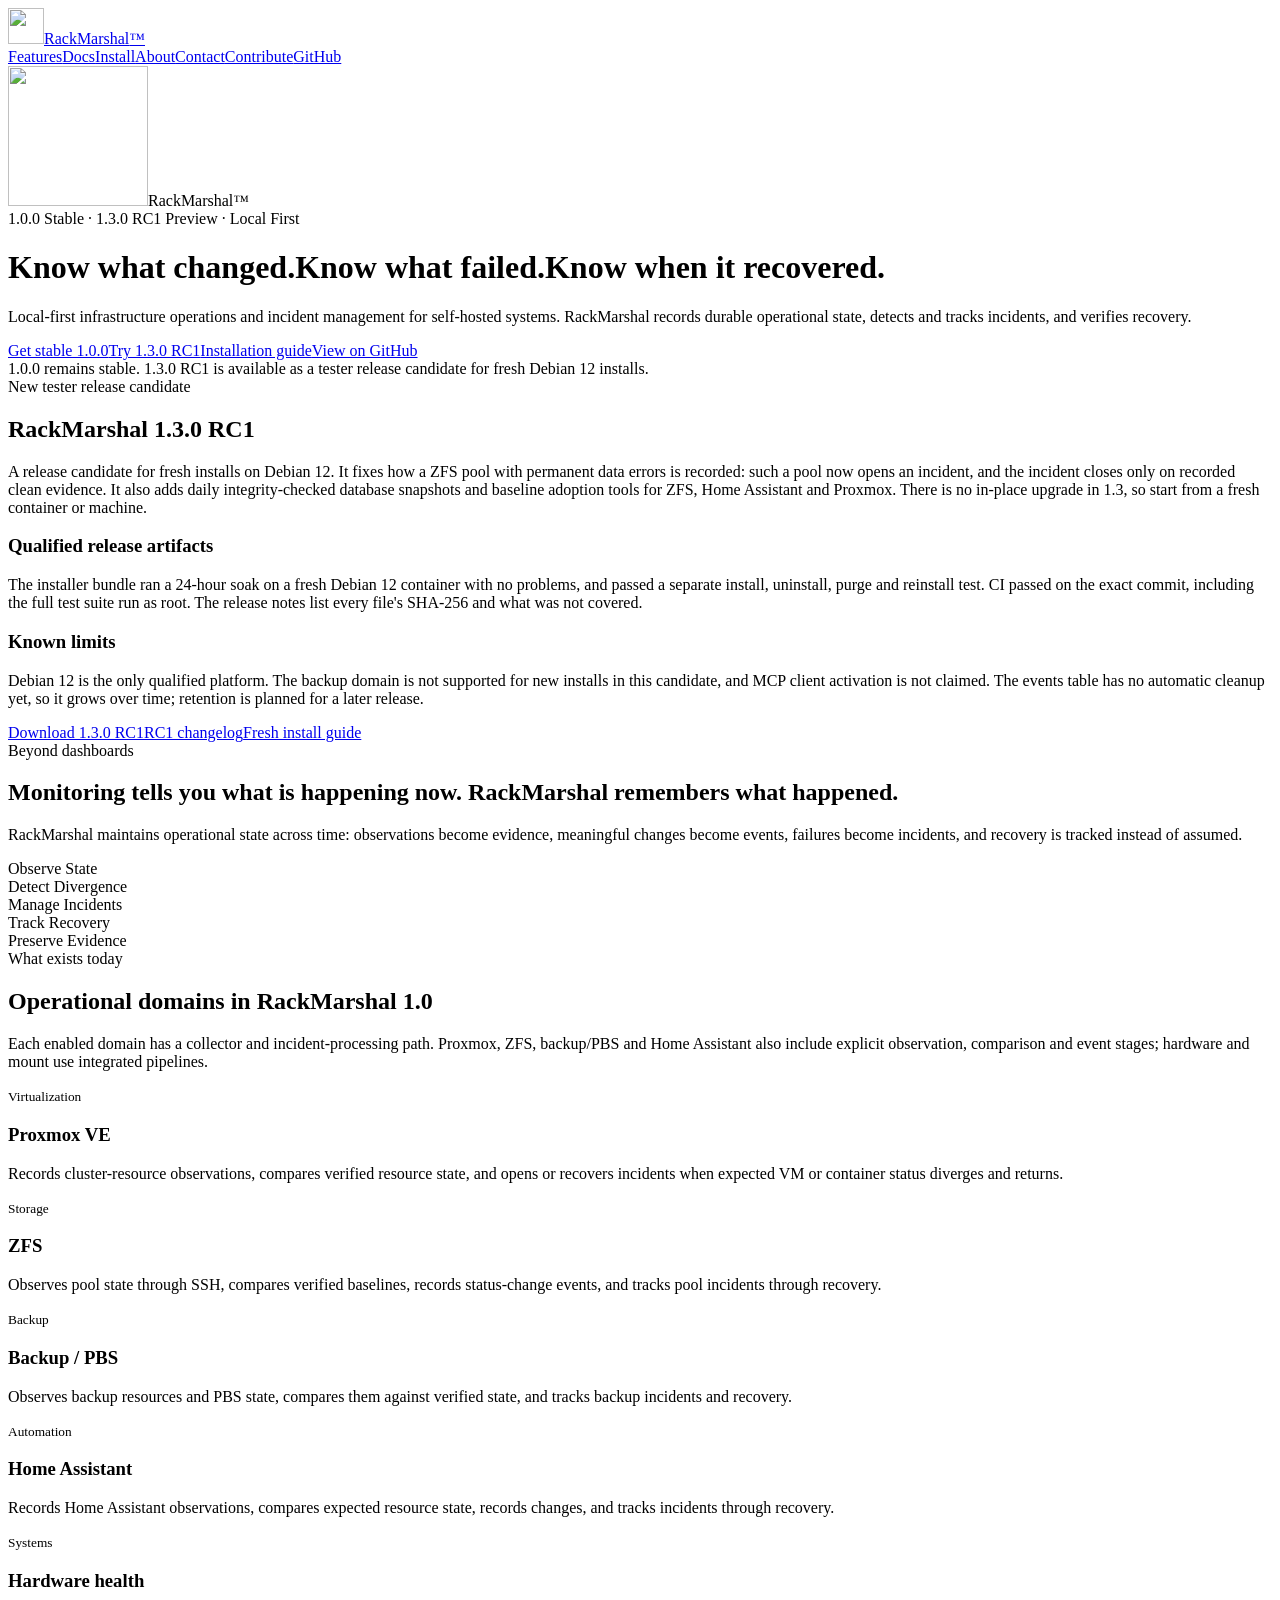
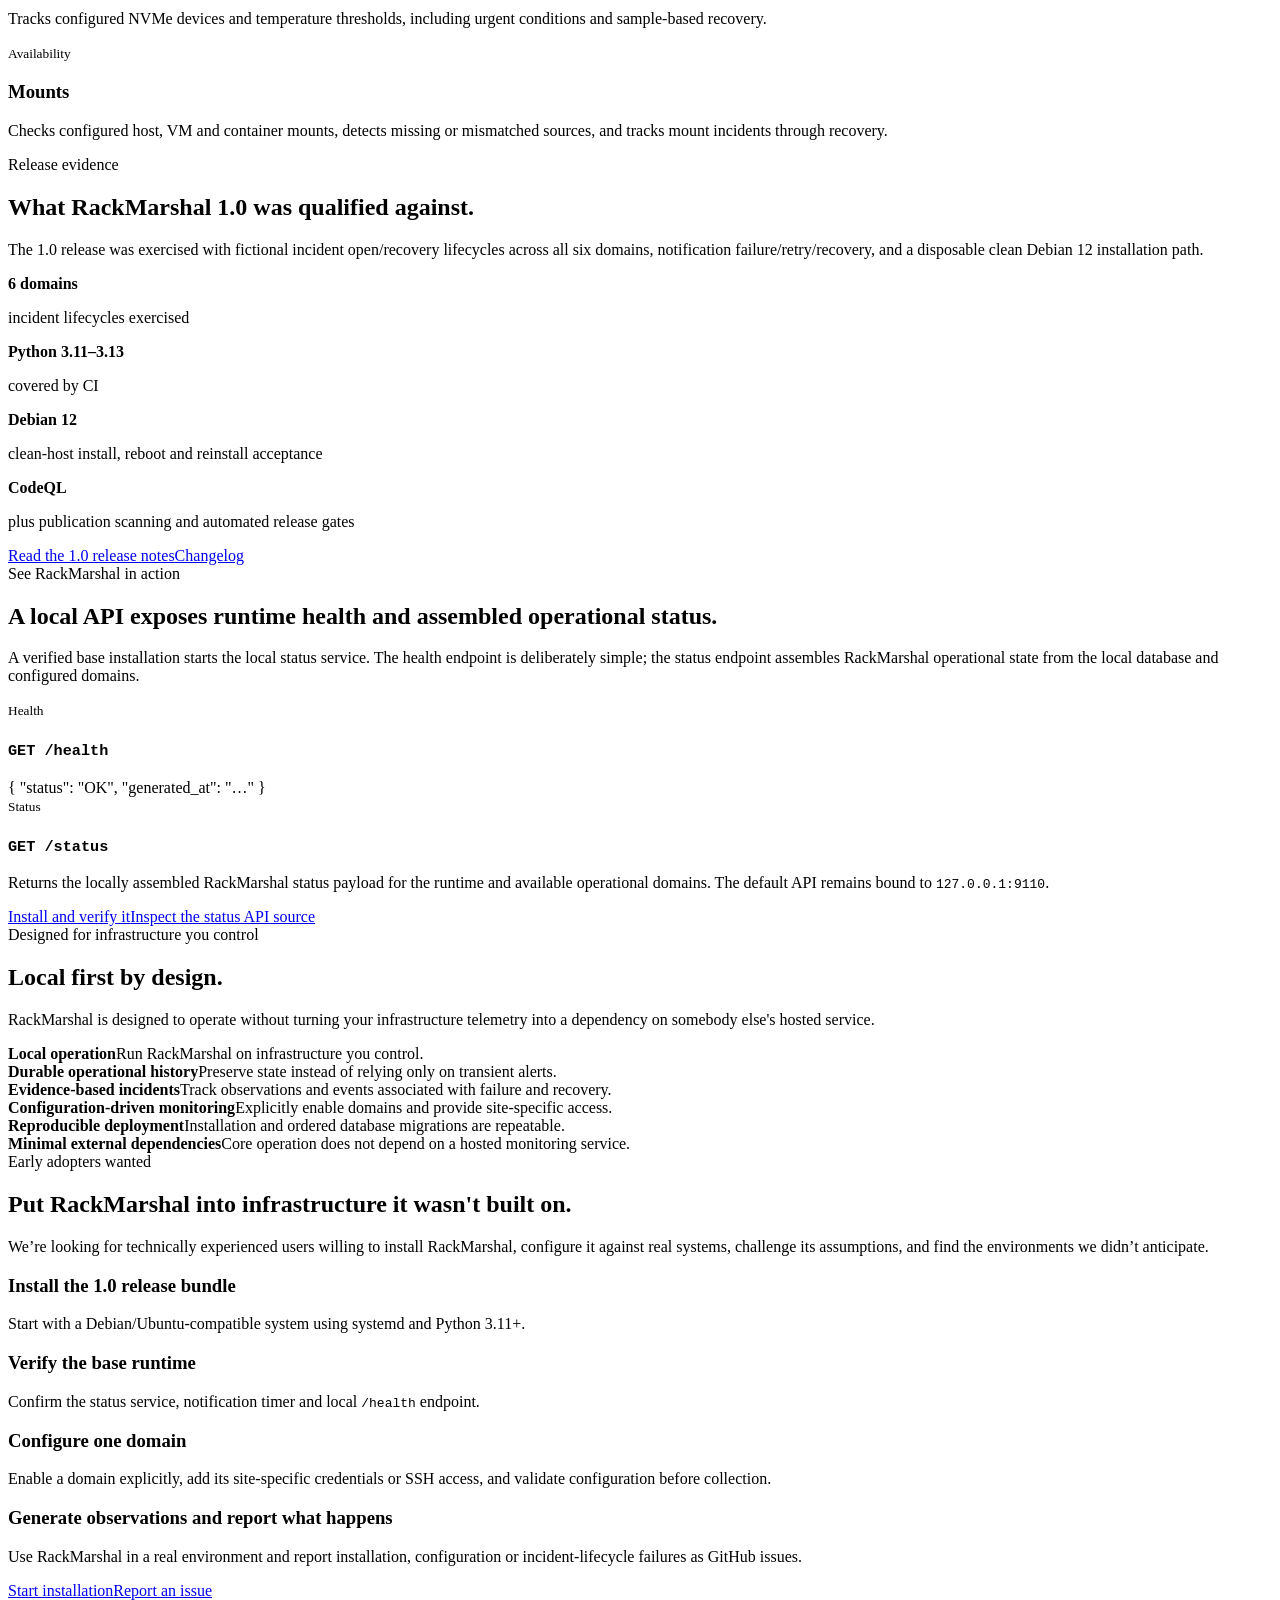
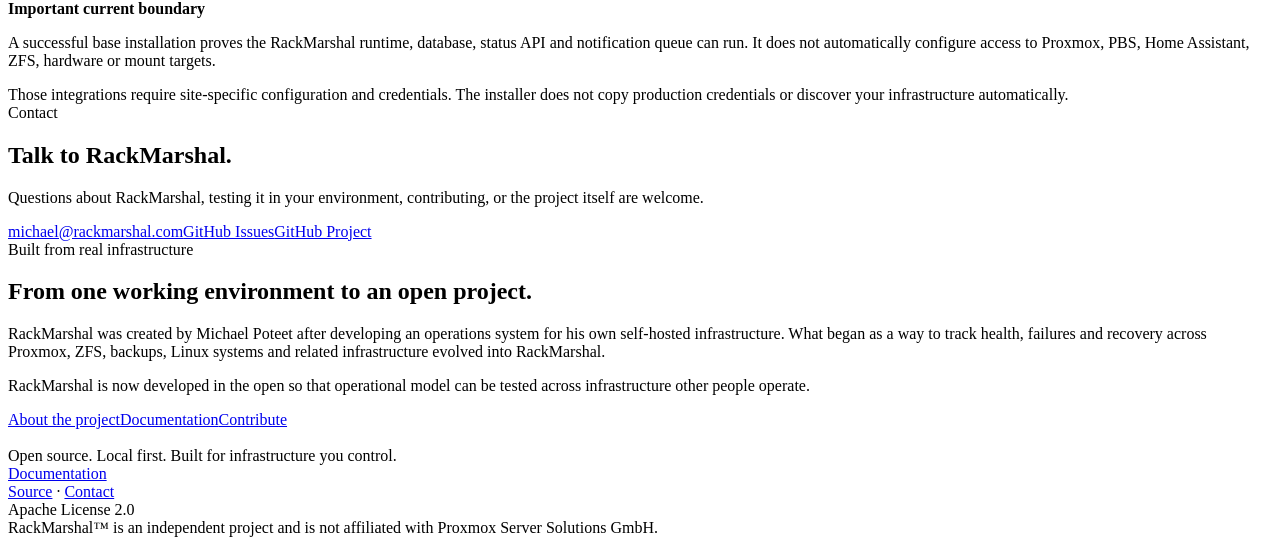
==== commit fb56e985: "Site: present 1.3.0 RC1 instead of 1.1.0 RC1 Home, install and docs pages now describe the 1.3.0 RC1" ====
--- a/site/index.html
+++ b/site/index.html
@@ -1,7 +1,7 @@
 <!doctype html><html lang="en"><head><meta charset="utf-8"><meta name="viewport" content="width=device-width,initial-scale=1"><title>RackMarshal™ — Local-First Infrastructure Operations</title><meta name="description" content="Open-source, local-first infrastructure operations and incident management for self-hosted systems."><link rel="canonical" href="https://rackmarshal.com/"><meta name="theme-color" content="#07101d"><link rel="icon" href="/assets/favicon.svg" type="image/svg+xml"><link rel="stylesheet" href="/styles.css"><meta property="og:type" content="website"><meta property="og:title" content="RackMarshal™ — Local-First Infrastructure Operations"><meta property="og:description" content="Know what changed. Know what failed. Know when it recovered."><meta property="og:url" content="https://rackmarshal.com/"><meta property="og:image" content="https://rackmarshal.com/assets/social-preview.png"><meta name="twitter:card" content="summary_large_image"><meta name="twitter:image" content="https://rackmarshal.com/assets/social-preview.png"></head><body>
 <nav><div class="wrap nav"><a class="brand" href="/"><img src="/assets/rackmarshal-mark-approved.jpg" alt="" width="36" height="36"><span class="brand-wordmark"><span class="brand-rack">Rack</span><span class="brand-marshal">Marshal</span><span class="brand-tm">™</span></span></a><div class="links"><a href="/#today">Features</a><a href="/docs.html">Docs</a><a href="/install.html">Install</a><a href="/about.html">About</a><a href="/#contact">Contact</a><a href="https://github.com/RackMarshalhq/rackmarshal/blob/main/CONTRIBUTING.md">Contribute</a><a class="btn" href="https://github.com/RackMarshalhq/rackmarshal">GitHub</a></div></div></nav>
-<header class="hero"><div class="wrap"><div class="hero-lockup" aria-label="RackMarshal"><img class="hero-mark-large" src="/assets/rackmarshal-mark-approved.jpg" alt="" width="140" height="140"><span class="hero-wordmark"><span class="hero-rack">Rack</span><span class="hero-marshal">Marshal</span><span class="hero-tm">™</span></span></div><div class="eyebrow">1.0.0 Stable · 1.1.0 RC1 Preview · Local First</div><h1><span>Know what changed.</span><span>Know what failed.</span><span>Know when it recovered.</span></h1><p class="lead">Local-first infrastructure operations and incident management for self-hosted systems. RackMarshal records durable operational state, detects and tracks incidents, and verifies recovery.</p><div class="actions"><a class="btn primary" href="https://github.com/RackMarshalhq/rackmarshal/releases/tag/v1.0.0">Get stable 1.0.0</a><a class="btn" href="https://github.com/RackMarshalhq/rackmarshal/releases/tag/v1.1.0-rc1">Try 1.1.0 RC1</a><a class="btn" href="/install.html">Installation guide</a><a class="btn" href="https://github.com/RackMarshalhq/rackmarshal">View on GitHub</a></div><div class="release">1.0.0 remains stable. 1.1.0 RC1 is available as a tester prerelease.</div></div></header>
-<main><section id="preview"><div class="wrap"><div class="kicker">New tester preview</div><h2>RackMarshal 1.1.0 RC1</h2><p class="intro">Explore the incident dashboard, recorded history and recovery evidence, versioned read APIs, and eleven read-only MCP tools. Investigator guidance keeps recorded facts separate from advisory interpretation and explains gaps in monitoring coverage.</p><div class="grid two"><div class="card"><h3>Qualified release artifacts</h3><p>The exact installer passed fresh Debian 12 installation, reboot, upgrade from 1.0.0, rollback and reupgrade. CI covers Python 3.11–3.13. Downloads include checksums and a qualification summary with security findings and limits.</p></div><div class="card"><h3>Private Investigator setup</h3><p>The portable local plugin is included. Hosted ChatGPT use requires a separate private connection binding; workspace bindings and operational records are excluded from public downloads. Investigator remains read-only.</p></div></div><div class="actions"><a class="btn primary" href="https://github.com/RackMarshalhq/rackmarshal/releases/tag/v1.1.0-rc1">Download the RC1 preview</a><a class="btn" href="https://github.com/RackMarshalhq/rackmarshal/blob/v1.1.0-rc1/CHANGELOG.md">RC1 changelog</a><a class="btn" href="https://github.com/RackMarshalhq/rackmarshal/blob/v1.1.0-rc1/UPGRADE.md">Upgrade and rollback guide</a></div></div></section>
+<header class="hero"><div class="wrap"><div class="hero-lockup" aria-label="RackMarshal"><img class="hero-mark-large" src="/assets/rackmarshal-mark-approved.jpg" alt="" width="140" height="140"><span class="hero-wordmark"><span class="hero-rack">Rack</span><span class="hero-marshal">Marshal</span><span class="hero-tm">™</span></span></div><div class="eyebrow">1.0.0 Stable · 1.3.0 RC1 Preview · Local First</div><h1><span>Know what changed.</span><span>Know what failed.</span><span>Know when it recovered.</span></h1><p class="lead">Local-first infrastructure operations and incident management for self-hosted systems. RackMarshal records durable operational state, detects and tracks incidents, and verifies recovery.</p><div class="actions"><a class="btn primary" href="https://github.com/RackMarshalhq/rackmarshal/releases/tag/v1.0.0">Get stable 1.0.0</a><a class="btn" href="https://github.com/RackMarshalhq/rackmarshal/releases/tag/v1.3.0-rc1">Try 1.3.0 RC1</a><a class="btn" href="/install.html">Installation guide</a><a class="btn" href="https://github.com/RackMarshalhq/rackmarshal">View on GitHub</a></div><div class="release">1.0.0 remains stable. 1.3.0 RC1 is available as a tester release candidate for fresh Debian 12 installs.</div></div></header>
+<main><section id="preview"><div class="wrap"><div class="kicker">New tester release candidate</div><h2>RackMarshal 1.3.0 RC1</h2><p class="intro">A release candidate for fresh installs on Debian 12. It fixes how a ZFS pool with permanent data errors is recorded: such a pool now opens an incident, and the incident closes only on recorded clean evidence. It also adds daily integrity-checked database snapshots and baseline adoption tools for ZFS, Home Assistant and Proxmox. There is no in-place upgrade in 1.3, so start from a fresh container or machine.</p><div class="grid two"><div class="card"><h3>Qualified release artifacts</h3><p>The installer bundle ran a 24-hour soak on a fresh Debian 12 container with no problems, and passed a separate install, uninstall, purge and reinstall test. CI passed on the exact commit, including the full test suite run as root. The release notes list every file's SHA-256 and what was not covered.</p></div><div class="card"><h3>Known limits</h3><p>Debian 12 is the only qualified platform. The backup domain is not supported for new installs in this candidate, and MCP client activation is not claimed. The events table has no automatic cleanup yet, so it grows over time; retention is planned for a later release.</p></div></div><div class="actions"><a class="btn primary" href="https://github.com/RackMarshalhq/rackmarshal/releases/tag/v1.3.0-rc1">Download 1.3.0 RC1</a><a class="btn" href="https://github.com/RackMarshalhq/rackmarshal/blob/v1.3.0-rc1/CHANGELOG.md">RC1 changelog</a><a class="btn" href="https://github.com/RackMarshalhq/rackmarshal/blob/v1.3.0-rc1/INSTALL.md">Fresh install guide</a></div></div></section>
 <section><div class="wrap"><div class="kicker">Beyond dashboards</div><h2>Monitoring tells you what is happening now. RackMarshal remembers what happened.</h2><p class="intro">RackMarshal maintains operational state across time: observations become evidence, meaningful changes become events, failures become incidents, and recovery is tracked instead of assumed.</p><div class="flow"><div>Observe State</div><div>Detect Divergence</div><div>Manage Incidents</div><div>Track Recovery</div><div>Preserve Evidence</div></div></div></section>
 <section id="today"><div class="wrap"><div class="kicker">What exists today</div><h2>Operational domains in RackMarshal 1.0</h2><p class="intro">Each enabled domain has a collector and incident-processing path. Proxmox, ZFS, backup/PBS and Home Assistant also include explicit observation, comparison and event stages; hardware and mount use integrated pipelines.</p><div class="grid">
 <div class="card"><small>Virtualization</small><h3>Proxmox VE</h3><p>Records cluster-resource observations, compares verified resource state, and opens or recovers incidents when expected VM or container status diverges and returns.</p></div><div class="card"><small>Storage</small><h3>ZFS</h3><p>Observes pool state through SSH, compares verified baselines, records status-change events, and tracks pool incidents through recovery.</p></div><div class="card"><small>Backup</small><h3>Backup / PBS</h3><p>Observes backup resources and PBS state, compares them against verified state, and tracks backup incidents and recovery.</p></div><div class="card"><small>Automation</small><h3>Home Assistant</h3><p>Records Home Assistant observations, compares expected resource state, records changes, and tracks incidents through recovery.</p></div><div class="card"><small>Systems</small><h3>Hardware health</h3><p>Tracks configured NVMe devices and temperature thresholds, including urgent conditions and sample-based recovery.</p></div><div class="card"><small>Availability</small><h3>Mounts</h3><p>Checks configured host, VM and container mounts, detects missing or mismatched sources, and tracks mount incidents through recovery.</p></div></div></div></section>
